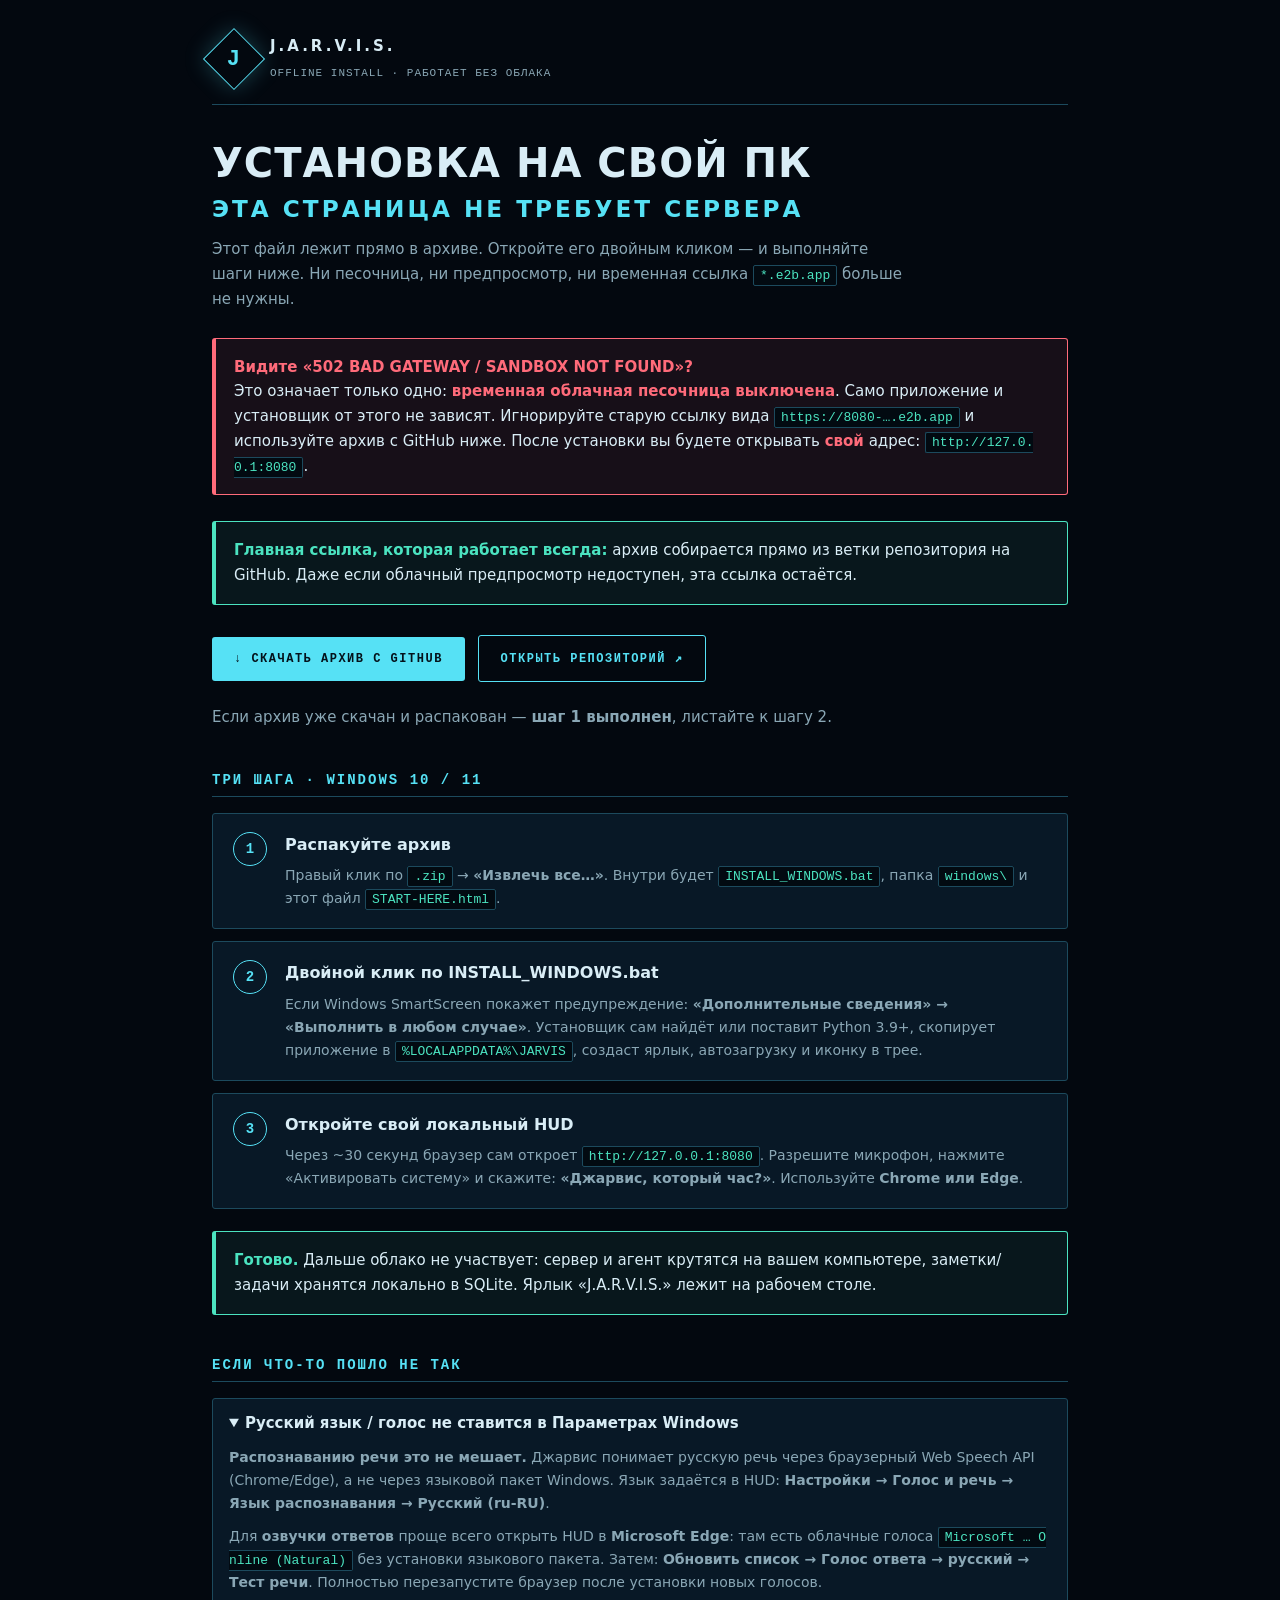
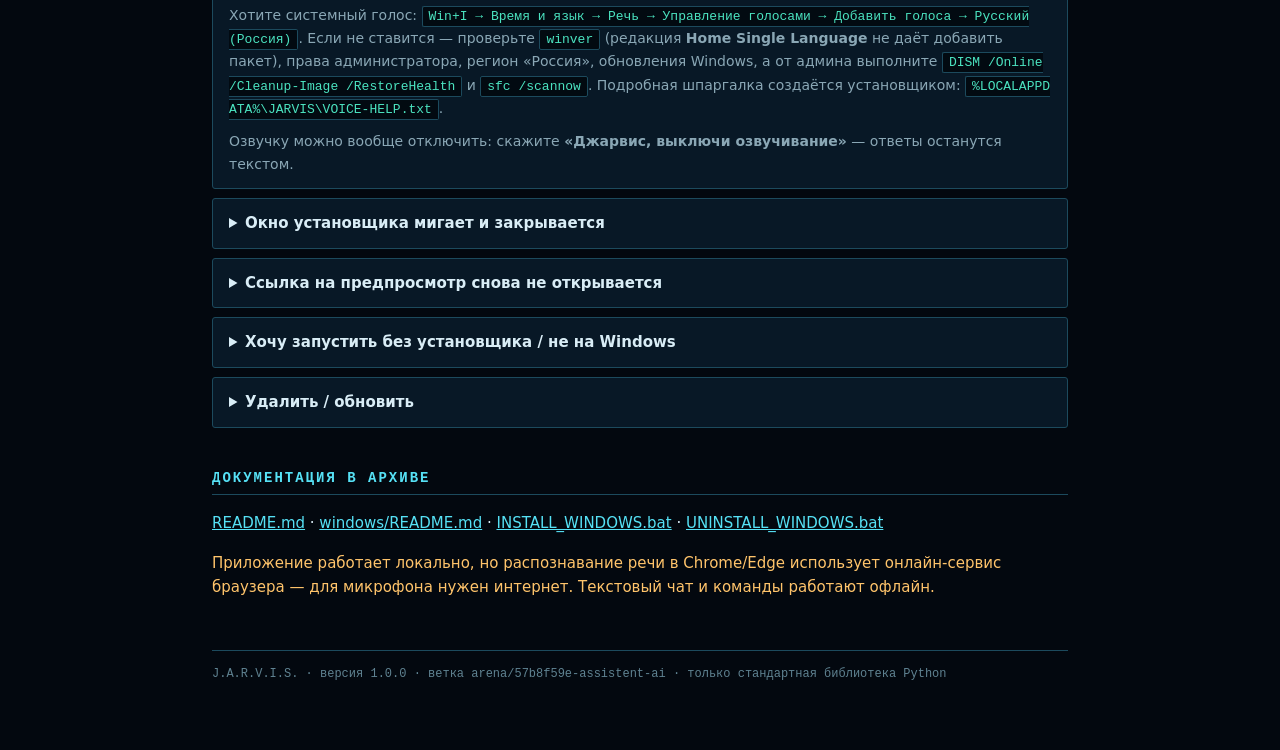
==== START-HERE.html @ e1753baf "Make local install independent of the dead cloud preview - Add START-HERE.html: self-contained offli" ====
<!DOCTYPE html>
<html lang="ru">
<head>
<meta charset="UTF-8" />
<meta name="viewport" content="width=device-width, initial-scale=1" />
<title>J.A.R.V.I.S. — установка на мой ПК (без облака)</title>
<style>
  :root{--bg:#03080f;--panel:#081826;--line:#1c4a5d;--cyan:#56e1f5;--teal:#4be3c0;--amber:#ffc46b;--red:#ff6b7a;--text:#d9edf6;--dim:#8aa7b5}
  *{box-sizing:border-box}
  body{margin:0;background:var(--bg);color:var(--text);font:15px/1.65 "Segoe UI",system-ui,-apple-system,sans-serif}
  .wrap{max-width:900px;margin:0 auto;padding:34px 22px 70px}
  header{border-bottom:1px solid var(--line);padding-bottom:20px;display:flex;align-items:center;gap:14px;flex-wrap:wrap}
  .logo{width:44px;height:44px;display:grid;place-items:center;border:1px solid var(--cyan);color:var(--cyan);font:700 22px monospace;transform:rotate(45deg);box-shadow:0 0 22px rgba(86,225,245,.25)}
  .logo span{transform:rotate(-45deg)}
  h1{font-size:clamp(25px,5vw,40px);line-height:1.2;margin:34px 0 12px;letter-spacing:1px}
  h1 em{color:var(--cyan);font-style:normal;display:block;font-size:.58em;letter-spacing:3px;margin-top:8px}
  .lead{color:var(--dim);max-width:700px}
  .alert{border:1px solid var(--red);border-left:4px solid var(--red);background:rgba(255,107,122,.08);padding:16px 18px;margin:26px 0;border-radius:3px}
  .alert b{color:var(--red)}
  .ok{border:1px solid var(--teal);border-left:4px solid var(--teal);background:rgba(75,227,192,.07);padding:16px 18px;margin:22px 0;border-radius:3px}
  .ok b{color:var(--teal)}
  h2{font:600 14px monospace;letter-spacing:2px;color:var(--cyan);margin:42px 0 16px;border-bottom:1px solid var(--line);padding-bottom:8px}
  .btn{display:inline-block;background:var(--cyan);color:#04121b;text-decoration:none;font:700 12px monospace;letter-spacing:1.5px;padding:15px 22px;border-radius:3px;margin:8px 8px 8px 0}
  .btn.alt{background:transparent;color:var(--cyan);border:1px solid var(--cyan)}
  .btn:hover{filter:brightness(1.15)}
  .step{border:1px solid var(--line);background:var(--panel);padding:18px 20px;margin:12px 0;border-radius:3px;display:flex;gap:18px;align-items:flex-start}
  .n{flex:0 0 34px;height:34px;display:grid;place-items:center;border:1px solid var(--cyan);border-radius:50%;color:var(--cyan);font:700 14px monospace}
  .step h3{margin:0 0 6px;font-size:16px}
  .step p{margin:0;color:var(--dim);font-size:14px}
  code{font:13px Consolas,"Courier New",monospace;color:var(--teal);background:#020a11;border:1px solid var(--line);padding:2px 6px;border-radius:2px;word-break:break-all}
  pre{background:#020a11;border:1px solid var(--line);padding:14px;overflow:auto;border-radius:3px}
  pre code{background:none;border:0;padding:0;color:var(--cyan)}
  details{border:1px solid var(--line);background:var(--panel);padding:12px 16px;margin:9px 0;border-radius:3px}
  summary{cursor:pointer;font-weight:600;color:var(--text)}
  details p{color:var(--dim);font-size:14px;margin:10px 0 0}
  a{color:var(--cyan)}
  footer{margin-top:50px;border-top:1px solid var(--line);padding-top:16px;color:#5f8291;font:12px monospace}
  .note{color:var(--amber)}
</style>
</head>
<body>
<div class="wrap">

<header>
  <div class="logo"><span>J</span></div>
  <div><strong style="letter-spacing:3px">J.A.R.V.I.S.</strong><br><span style="color:var(--dim);font:11px monospace;letter-spacing:1px">OFFLINE INSTALL · РАБОТАЕТ БЕЗ ОБЛАКА</span></div>
</header>

<h1>УСТАНОВКА НА СВОЙ ПК<em>ЭТА СТРАНИЦА НЕ ТРЕБУЕТ СЕРВЕРА</em></h1>
<p class="lead">Этот файл лежит прямо в архиве. Откройте его двойным кликом — и выполняйте шаги ниже. Ни песочница, ни предпросмотр, ни временная ссылка <code>*.e2b.app</code> больше не нужны.</p>

<div class="alert">
  <b>Видите «502 BAD GATEWAY / SANDBOX NOT FOUND»?</b><br>
  Это означает только одно: <b>временная облачная песочница выключена</b>. Само приложение и установщик от этого не зависят. Игнорируйте старую ссылку вида <code>https://8080-….e2b.app</code> и используйте архив с GitHub ниже. После установки вы будете открывать <b>свой</b> адрес: <code>http://127.0.0.1:8080</code>.
</div>

<div class="ok">
  <b>Главная ссылка, которая работает всегда:</b> архив собирается прямо из ветки репозитория на GitHub. Даже если облачный предпросмотр недоступен, эта ссылка остаётся.
</div>

<p>
  <a class="btn" href="https://codeload.github.com/Sevelin123/ASSISTENT-AI/zip/refs/heads/arena/57b8f59e-assistent-ai">↓ СКАЧАТЬ АРХИВ С GITHUB</a>
  <a class="btn alt" href="https://github.com/Sevelin123/ASSISTENT-AI/tree/arena/57b8f59e-assistent-ai">ОТКРЫТЬ РЕПОЗИТОРИЙ ↗</a>
</p>
<p class="lead">Если архив уже скачан и распакован — <b>шаг 1 выполнен</b>, листайте к шагу 2.</p>

<h2>ТРИ ШАГА · WINDOWS 10 / 11</h2>

<div class="step"><div class="n">1</div><div>
  <h3>Распакуйте архив</h3>
  <p>Правый клик по <code>.zip</code> → <b>«Извлечь все…»</b>. Внутри будет <code>INSTALL_WINDOWS.bat</code>, папка <code>windows\</code> и этот файл <code>START-HERE.html</code>.</p>
</div></div>

<div class="step"><div class="n">2</div><div>
  <h3>Двойной клик по INSTALL_WINDOWS.bat</h3>
  <p>Если Windows SmartScreen покажет предупреждение: <b>«Дополнительные сведения» → «Выполнить в любом случае»</b>. Установщик сам найдёт или поставит Python 3.9+, скопирует приложение в <code>%LOCALAPPDATA%\JARVIS</code>, создаст ярлык, автозагрузку и иконку в трее.</p>
</div></div>

<div class="step"><div class="n">3</div><div>
  <h3>Откройте свой локальный HUD</h3>
  <p>Через ~30 секунд браузер сам откроет <code>http://127.0.0.1:8080</code>. Разрешите микрофон, нажмите «Активировать систему» и скажите: <b>«Джарвис, который час?»</b>. Используйте <b>Chrome или Edge</b>.</p>
</div></div>

<div class="ok"><b>Готово.</b> Дальше облако не участвует: сервер и агент крутятся на вашем компьютере, заметки/задачи хранятся локально в SQLite. Ярлык «J.A.R.V.I.S.» лежит на рабочем столе.</div>

<h2>ЕСЛИ ЧТО-ТО ПОШЛО НЕ ТАК</h2>

<details open><summary>Русский язык / голос не ставится в Параметрах Windows</summary>
  <p><b>Распознаванию речи это не мешает.</b> Джарвис понимает русскую речь через браузерный Web Speech API (Chrome/Edge), а не через языковой пакет Windows. Язык задаётся в HUD: <b>Настройки → Голос и речь → Язык распознавания → Русский (ru-RU)</b>.</p>
  <p>Для <b>озвучки ответов</b> проще всего открыть HUD в <b>Microsoft Edge</b>: там есть облачные голоса <code>Microsoft … Online (Natural)</code> без установки языкового пакета. Затем: <b>Обновить список → Голос ответа → русский → Тест речи</b>. Полностью перезапустите браузер после установки новых голосов.</p>
  <p>Хотите системный голос: <code>Win+I → Время и язык → Речь → Управление голосами → Добавить голоса → Русский (Россия)</code>. Если не ставится — проверьте <code>winver</code> (редакция <b>Home Single Language</b> не даёт добавить пакет), права администратора, регион «Россия», обновления Windows, а от админа выполните <code>DISM /Online /Cleanup-Image /RestoreHealth</code> и <code>sfc /scannow</code>. Подробная шпаргалка создаётся установщиком: <code>%LOCALAPPDATA%\JARVIS\VOICE-HELP.txt</code>.</p>
  <p>Озвучку можно вообще отключить: скажите <b>«Джарвис, выключи озвучивание»</b> — ответы останутся текстом.</p>
</details>

<details><summary>Окно установщика мигает и закрывается</summary>
  <p>Запустите BAT из <code>cmd</code>, чтобы увидеть ошибку. Логи: <code>%LOCALAPPDATA%\JARVIS\install.log</code>, <code>%LOCALAPPDATA%\JARVIS\logs\server.log</code> и <code>logs\agent.log</code>.</p>
</details>

<details><summary>Ссылка на предпросмотр снова не открывается</summary>
  <p>Это нормально: <code>https://8080-….e2b.app</code> — лишь временная демонстрация. Для постоянной работы используйте <code>http://127.0.0.1:8080</code> после установки или ярлык на рабочем столе. Скачивать что-либо заново из песочницы не нужно.</p>
</details>

<details><summary>Хочу запустить без установщика / не на Windows</summary>
  <p>Linux, macOS или ручной запуск на Windows:</p>
  <pre><code>git clone -b arena/57b8f59e-assistent-ai https://github.com/Sevelin123/ASSISTENT-AI.git
cd ASSISTENT-AI
python3 jarvis.py</code></pre>
  <p>Затем <code>http://localhost:8080</code>. Для реальных действий с ПК во втором терминале: <code>python3 jarvis_agent.py --server http://localhost:8080</code>.</p>
</details>

<details><summary>Удалить / обновить</summary>
  <p><code>UNINSTALL_WINDOWS.bat</code> удалит приложение, но сохранит настройки и базу. <code>UNINSTALL_WINDOWS.bat -Purge</code> удалит всё. Повторный запуск <code>INSTALL_WINDOWS.bat</code> обновляет файлы, сохраняя <code>jarvis.config.json</code> и SQLite.</p>
  <p>Параметры: <code>-Port 9000</code>, <code>-Lan</code>, <code>-NoAutostart</code>, <code>-NoTray</code>, <code>-NoLaunch</code>.</p>
</details>

<h2>ДОКУМЕНТАЦИЯ В АРХИВЕ</h2>
<p><a href="README.md">README.md</a> · <a href="windows/README.md">windows/README.md</a> · <a href="INSTALL_WINDOWS.bat">INSTALL_WINDOWS.bat</a> · <a href="UNINSTALL_WINDOWS.bat">UNINSTALL_WINDOWS.bat</a></p>
<p class="note">Приложение работает локально, но распознавание речи в Chrome/Edge использует онлайн-сервис браузера — для микрофона нужен интернет. Текстовый чат и команды работают офлайн.</p>

<footer>J.A.R.V.I.S. · версия 1.0.0 · ветка arena/57b8f59e-assistent-ai · только стандартная библиотека Python</footer>

</div>
</body>
</html>
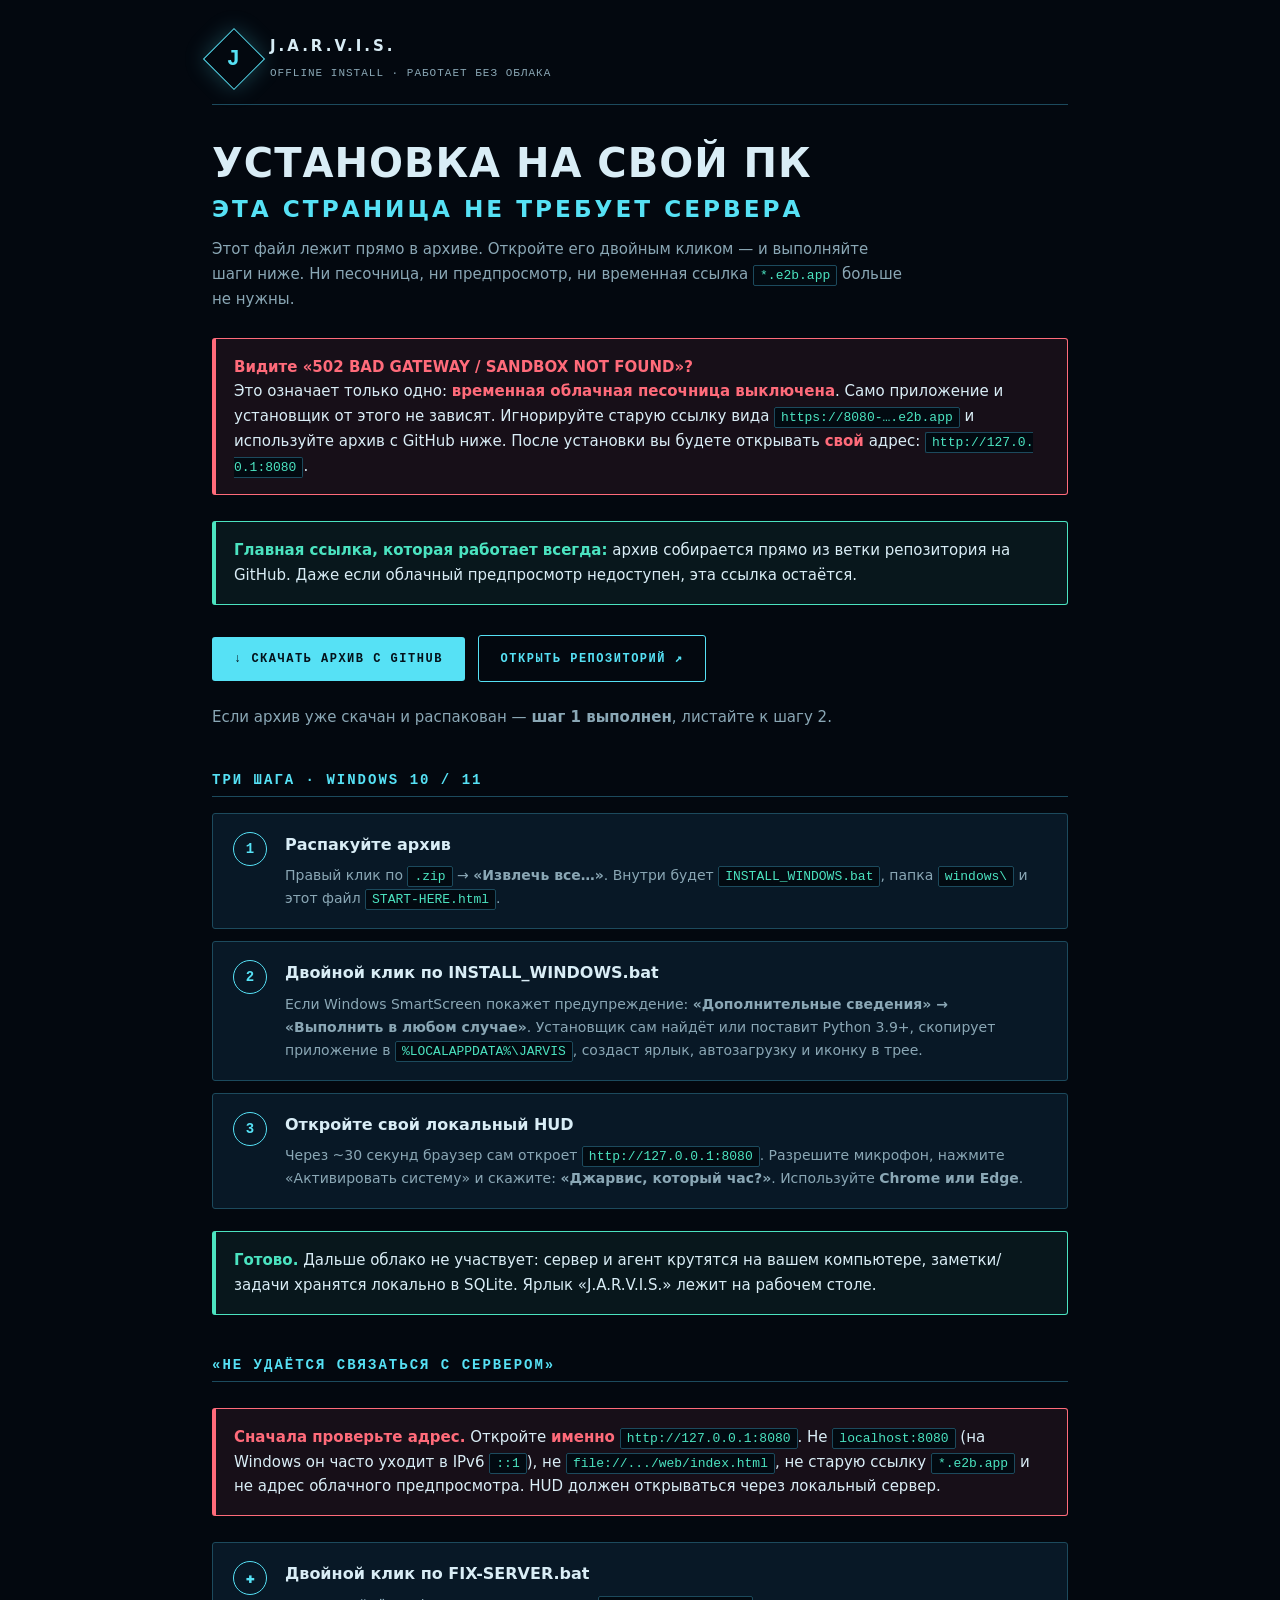
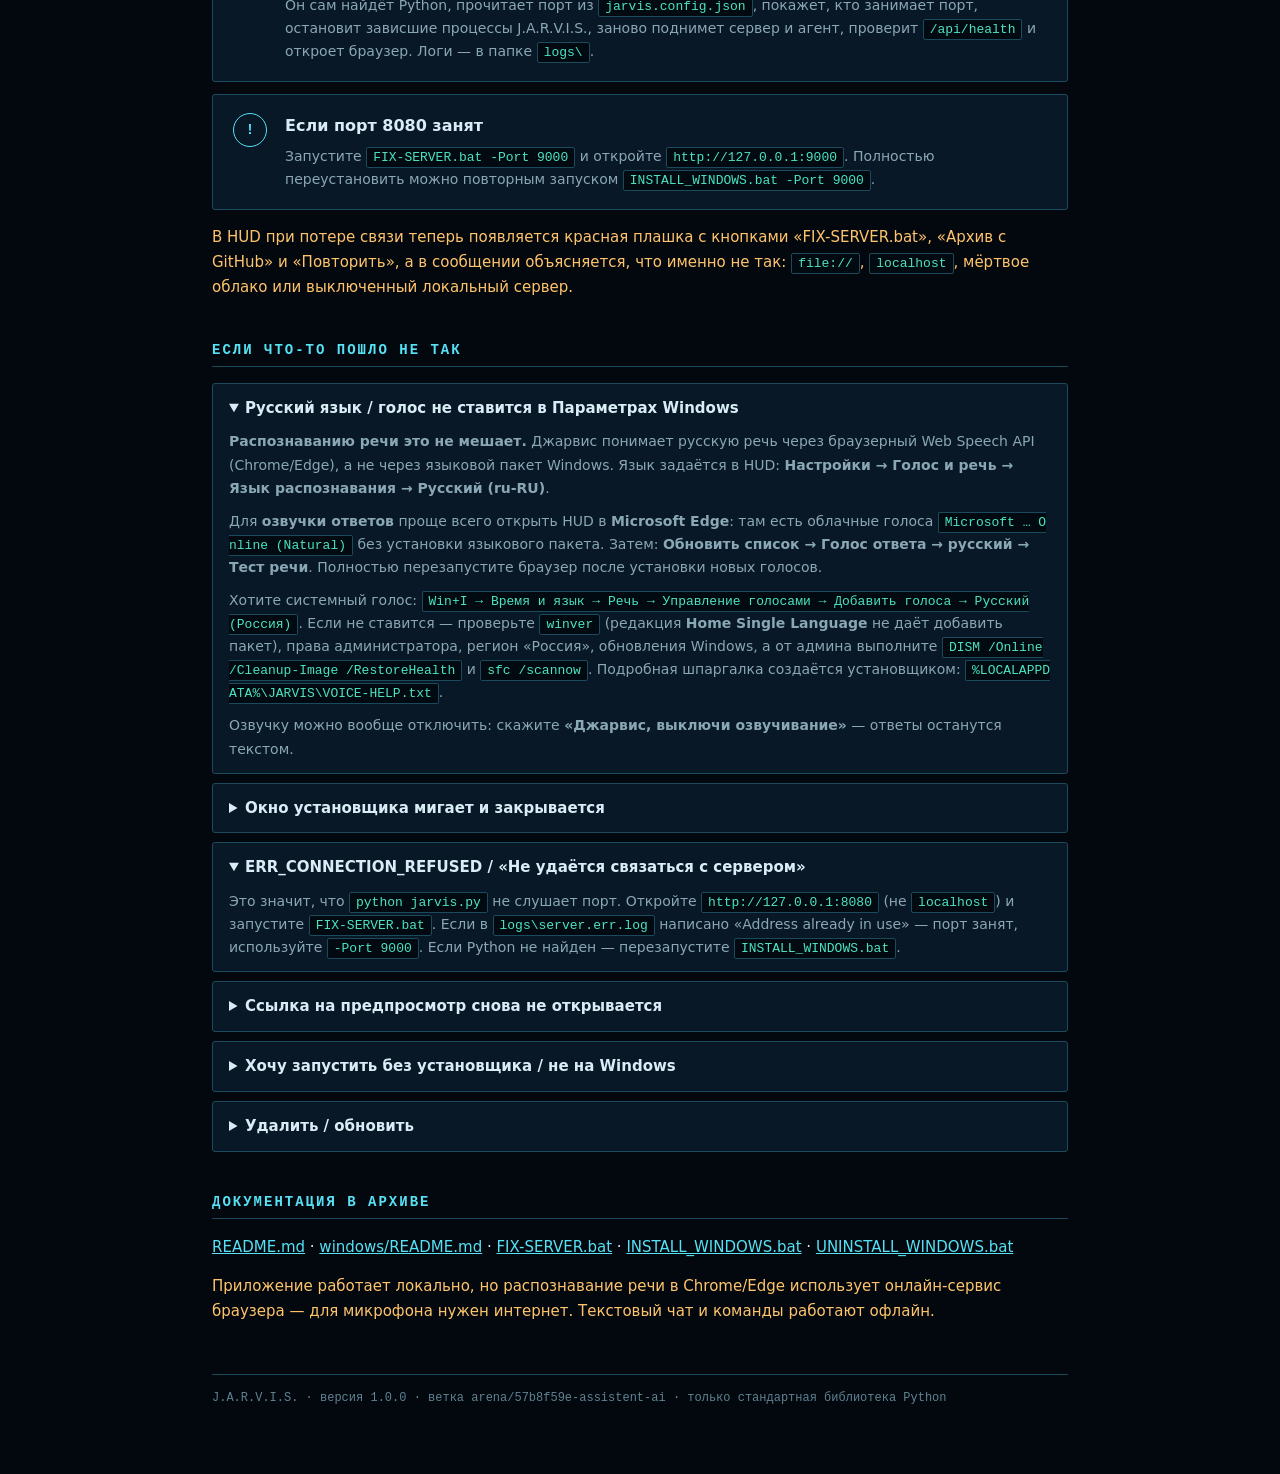
==== commit 4c5d7dc6: "Fix 'cannot connect to server': ipv4 URL, diagnostics and one-click repair - serve() no longer sugge" ====
--- a/START-HERE.html
+++ b/START-HERE.html
@@ -83,6 +83,22 @@
 
 <div class="ok"><b>Готово.</b> Дальше облако не участвует: сервер и агент крутятся на вашем компьютере, заметки/задачи хранятся локально в SQLite. Ярлык «J.A.R.V.I.S.» лежит на рабочем столе.</div>
 
+<h2>«НЕ УДАЁТСЯ СВЯЗАТЬСЯ С СЕРВЕРОМ»</h2>
+<div class="alert">
+  <b>Сначала проверьте адрес.</b> Откройте <b>именно</b> <code>http://127.0.0.1:8080</code>.
+  Не <code>localhost:8080</code> (на Windows он часто уходит в IPv6 <code>::1</code>), не <code>file://.../web/index.html</code>,
+  не старую ссылку <code>*.e2b.app</code> и не адрес облачного предпросмотра. HUD должен открываться через локальный сервер.
+</div>
+<div class="step"><div class="n">✚</div><div>
+  <h3>Двойной клик по FIX-SERVER.bat</h3>
+  <p>Он сам найдёт Python, прочитает порт из <code>jarvis.config.json</code>, покажет, кто занимает порт, остановит зависшие процессы J.A.R.V.I.S., заново поднимет сервер и агент, проверит <code>/api/health</code> и откроет браузер. Логи — в папке <code>logs\</code>.</p>
+</div></div>
+<div class="step"><div class="n">!</div><div>
+  <h3>Если порт 8080 занят</h3>
+  <p>Запустите <code>FIX-SERVER.bat -Port 9000</code> и откройте <code>http://127.0.0.1:9000</code>. Полностью переустановить можно повторным запуском <code>INSTALL_WINDOWS.bat -Port 9000</code>.</p>
+</div></div>
+<p class="note">В HUD при потере связи теперь появляется красная плашка с кнопками «FIX-SERVER.bat», «Архив с GitHub» и «Повторить», а в сообщении объясняется, что именно не так: <code>file://</code>, <code>localhost</code>, мёртвое облако или выключенный локальный сервер.</p>
+
 <h2>ЕСЛИ ЧТО-ТО ПОШЛО НЕ ТАК</h2>
 
 <details open><summary>Русский язык / голос не ставится в Параметрах Windows</summary>
@@ -94,6 +110,10 @@
 
 <details><summary>Окно установщика мигает и закрывается</summary>
   <p>Запустите BAT из <code>cmd</code>, чтобы увидеть ошибку. Логи: <code>%LOCALAPPDATA%\JARVIS\install.log</code>, <code>%LOCALAPPDATA%\JARVIS\logs\server.log</code> и <code>logs\agent.log</code>.</p>
+</details>
+
+<details open><summary>ERR_CONNECTION_REFUSED / «Не удаётся связаться с сервером»</summary>
+  <p>Это значит, что <code>python jarvis.py</code> не слушает порт. Откройте <code>http://127.0.0.1:8080</code> (не <code>localhost</code>) и запустите <code>FIX-SERVER.bat</code>. Если в <code>logs\server.err.log</code> написано «Address already in use» — порт занят, используйте <code>-Port 9000</code>. Если Python не найден — перезапустите <code>INSTALL_WINDOWS.bat</code>.</p>
 </details>
 
 <details><summary>Ссылка на предпросмотр снова не открывается</summary>
@@ -114,7 +134,7 @@
 </details>
 
 <h2>ДОКУМЕНТАЦИЯ В АРХИВЕ</h2>
-<p><a href="README.md">README.md</a> · <a href="windows/README.md">windows/README.md</a> · <a href="INSTALL_WINDOWS.bat">INSTALL_WINDOWS.bat</a> · <a href="UNINSTALL_WINDOWS.bat">UNINSTALL_WINDOWS.bat</a></p>
+<p><a href="README.md">README.md</a> · <a href="windows/README.md">windows/README.md</a> · <a href="FIX-SERVER.bat">FIX-SERVER.bat</a> · <a href="INSTALL_WINDOWS.bat">INSTALL_WINDOWS.bat</a> · <a href="UNINSTALL_WINDOWS.bat">UNINSTALL_WINDOWS.bat</a></p>
 <p class="note">Приложение работает локально, но распознавание речи в Chrome/Edge использует онлайн-сервис браузера — для микрофона нужен интернет. Текстовый чат и команды работают офлайн.</p>
 
 <footer>J.A.R.V.I.S. · версия 1.0.0 · ветка arena/57b8f59e-assistent-ai · только стандартная библиотека Python</footer>
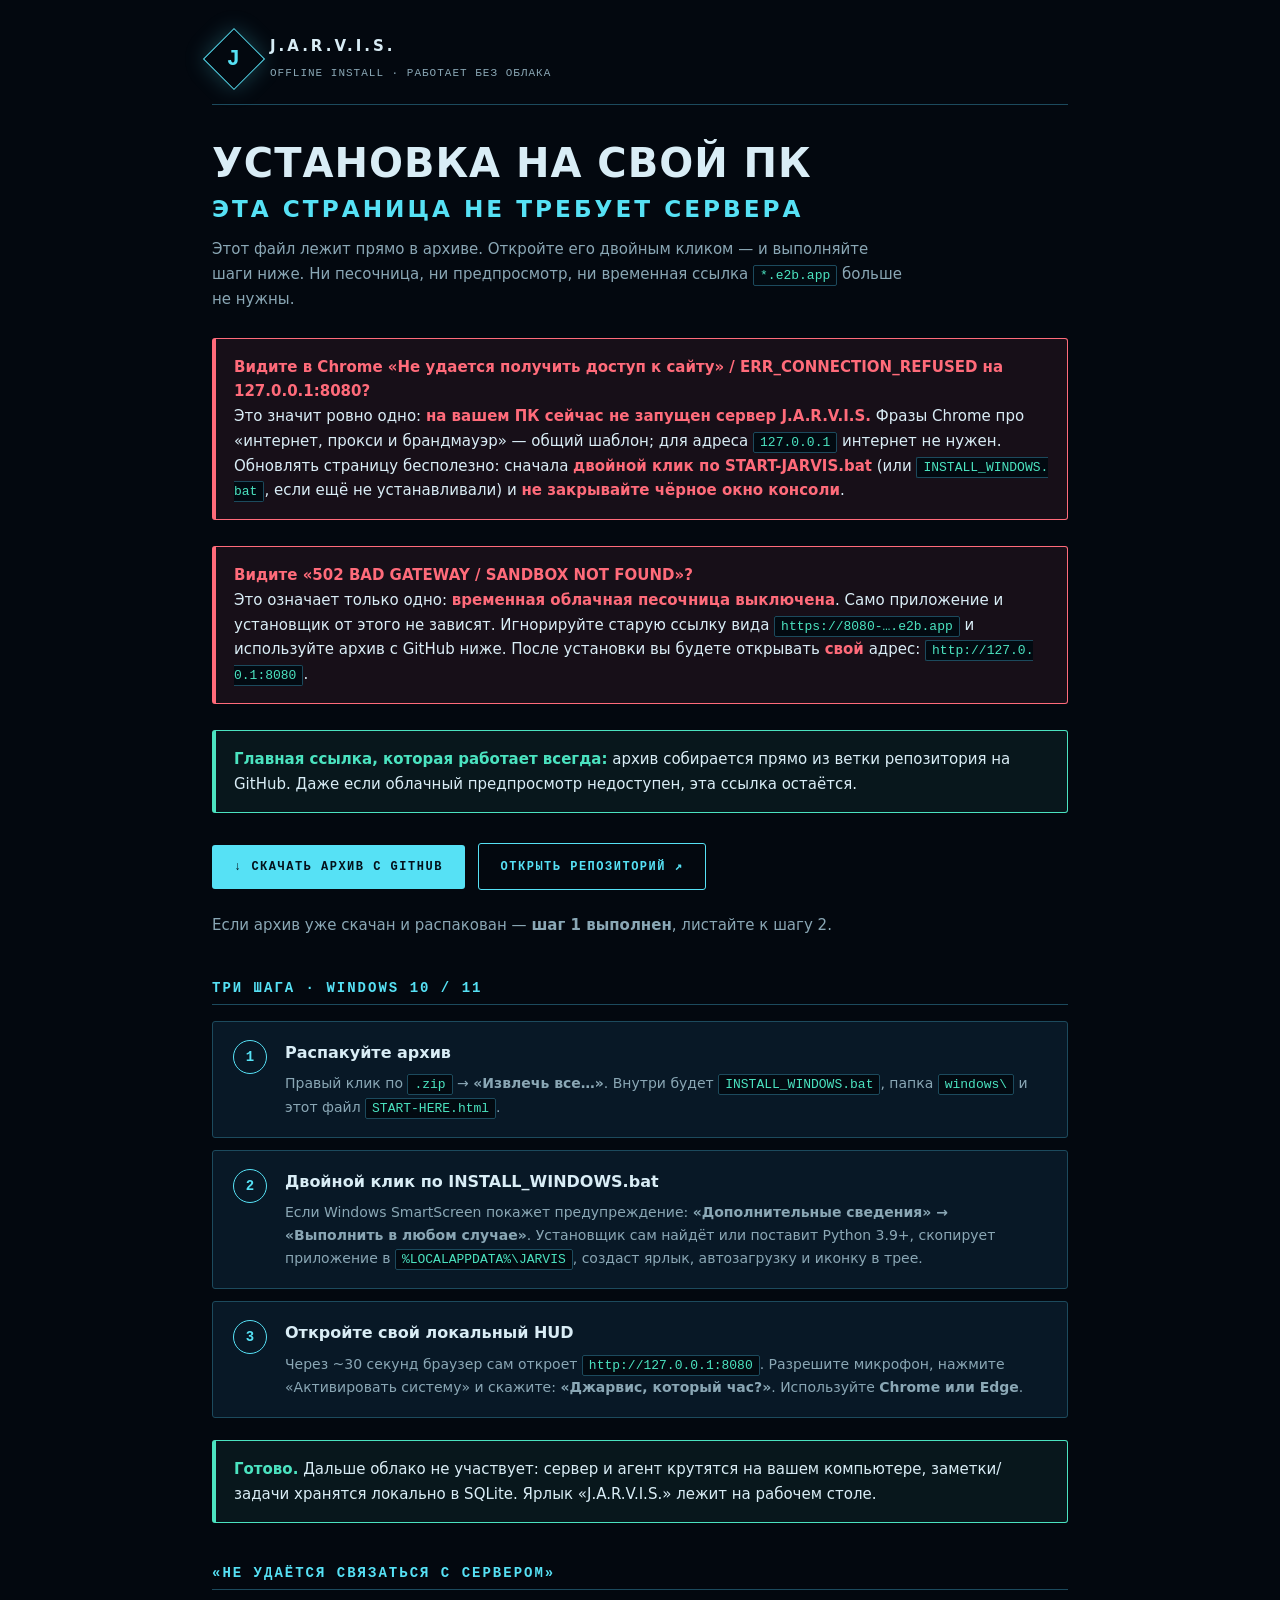
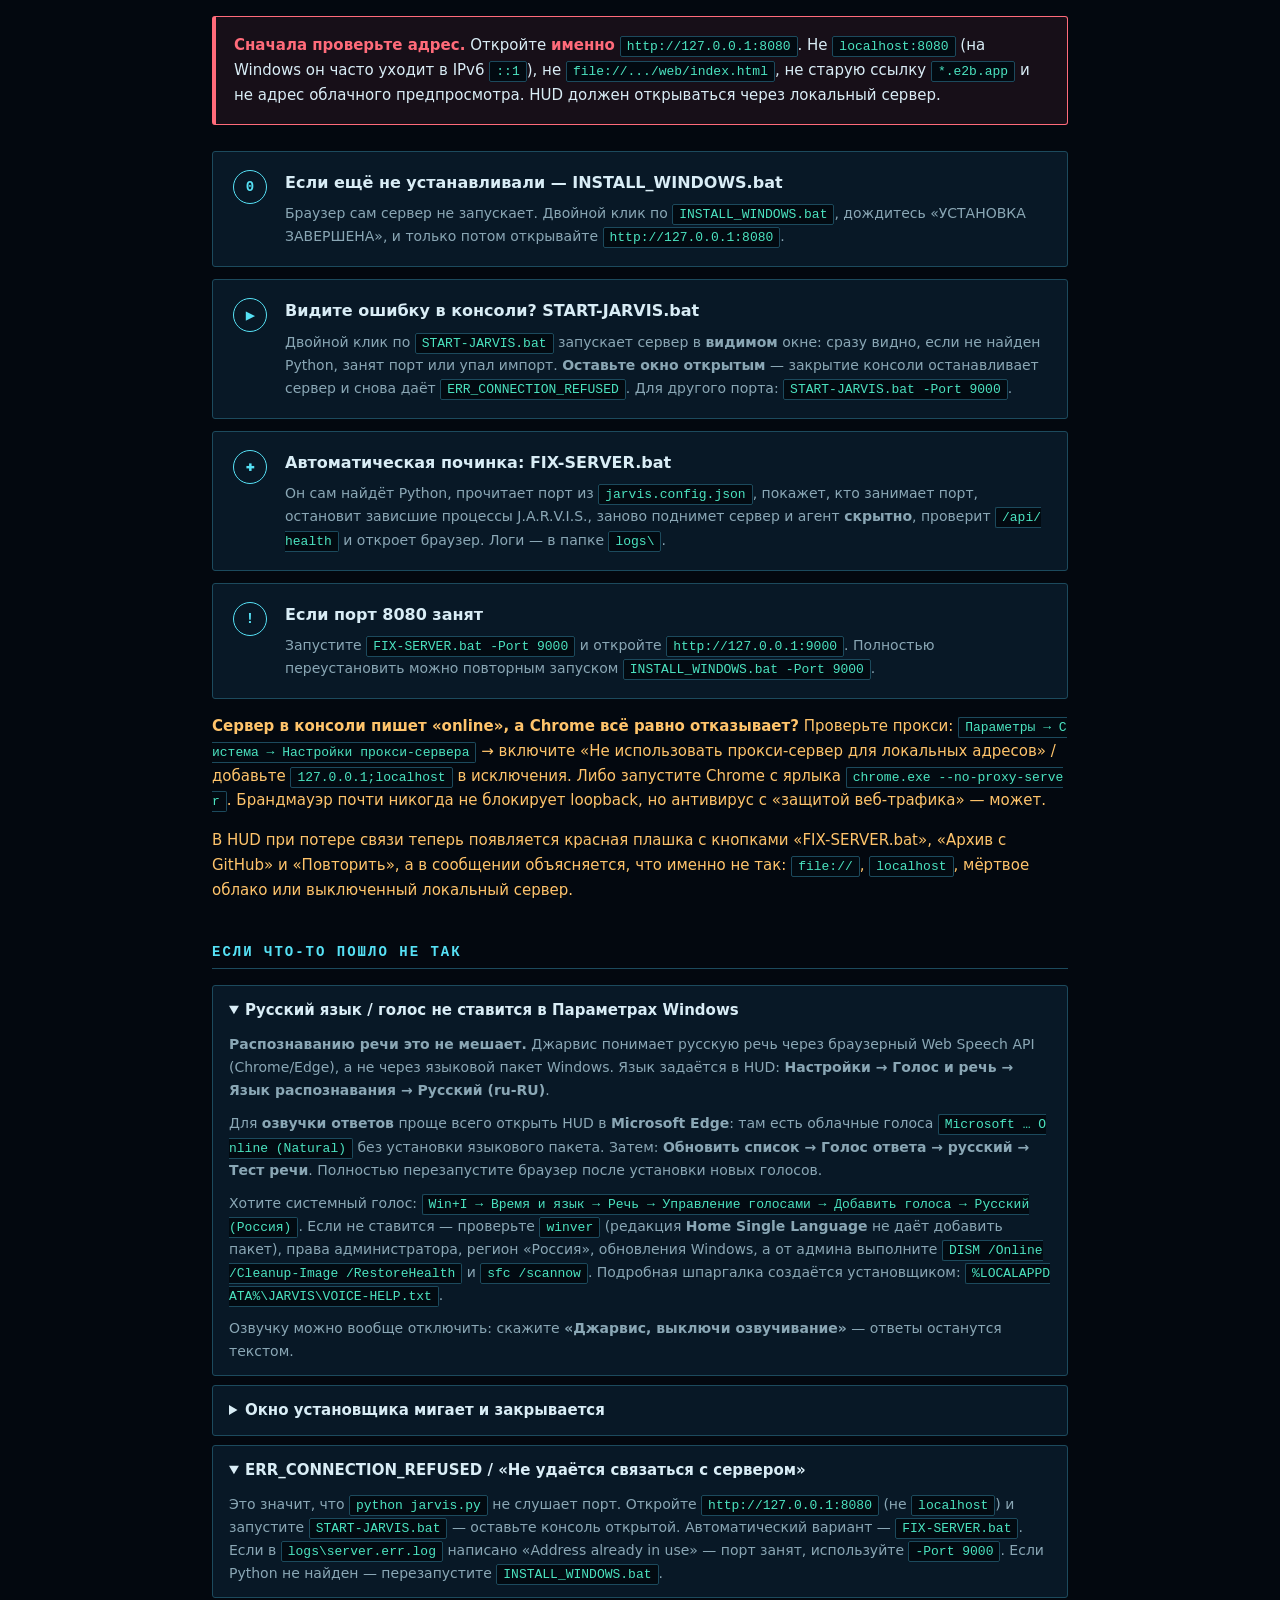
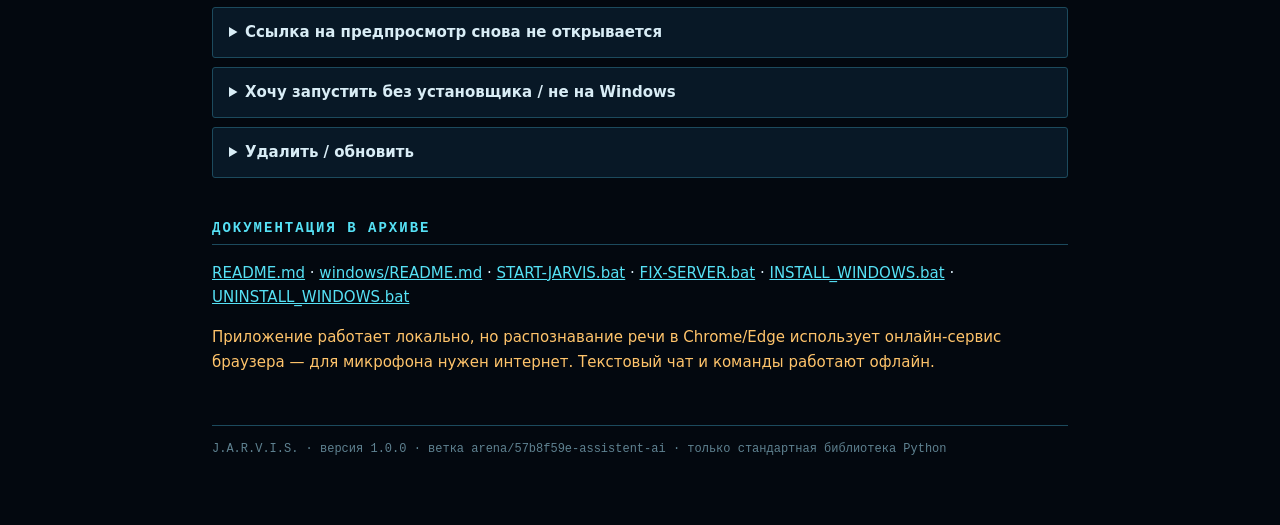
==== commit f1b76eef: "ERR_CONNECTION_REFUSED: add visible START-JARVIS.bat launcher and proxy guidance - START-JARVIS.bat " ====
--- a/START-HERE.html
+++ b/START-HERE.html
@@ -50,6 +50,11 @@
 <p class="lead">Этот файл лежит прямо в архиве. Откройте его двойным кликом — и выполняйте шаги ниже. Ни песочница, ни предпросмотр, ни временная ссылка <code>*.e2b.app</code> больше не нужны.</p>
 
 <div class="alert">
+  <b>Видите в Chrome «Не удается получить доступ к сайту» / ERR_CONNECTION_REFUSED на 127.0.0.1:8080?</b><br>
+  Это значит ровно одно: <b>на вашем ПК сейчас не запущен сервер J.A.R.V.I.S.</b> Фразы Chrome про «интернет, прокси и брандмауэр» — общий шаблон; для адреса <code>127.0.0.1</code> интернет не нужен. Обновлять страницу бесполезно: сначала <b>двойной клик по START-JARVIS.bat</b> (или <code>INSTALL_WINDOWS.bat</code>, если ещё не устанавливали) и <b>не закрывайте чёрное окно консоли</b>.
+</div>
+
+<div class="alert">
   <b>Видите «502 BAD GATEWAY / SANDBOX NOT FOUND»?</b><br>
   Это означает только одно: <b>временная облачная песочница выключена</b>. Само приложение и установщик от этого не зависят. Игнорируйте старую ссылку вида <code>https://8080-….e2b.app</code> и используйте архив с GitHub ниже. После установки вы будете открывать <b>свой</b> адрес: <code>http://127.0.0.1:8080</code>.
 </div>
@@ -89,14 +94,23 @@
   Не <code>localhost:8080</code> (на Windows он часто уходит в IPv6 <code>::1</code>), не <code>file://.../web/index.html</code>,
   не старую ссылку <code>*.e2b.app</code> и не адрес облачного предпросмотра. HUD должен открываться через локальный сервер.
 </div>
+<div class="step"><div class="n">0</div><div>
+  <h3>Если ещё не устанавливали — INSTALL_WINDOWS.bat</h3>
+  <p>Браузер сам сервер не запускает. Двойной клик по <code>INSTALL_WINDOWS.bat</code>, дождитесь «УСТАНОВКА ЗАВЕРШЕНА», и только потом открывайте <code>http://127.0.0.1:8080</code>.</p>
+</div></div>
+<div class="step"><div class="n">▶</div><div>
+  <h3>Видите ошибку в консоли? START-JARVIS.bat</h3>
+  <p>Двойной клик по <code>START-JARVIS.bat</code> запускает сервер в <b>видимом</b> окне: сразу видно, если не найден Python, занят порт или упал импорт. <b>Оставьте окно открытым</b> — закрытие консоли останавливает сервер и снова даёт <code>ERR_CONNECTION_REFUSED</code>. Для другого порта: <code>START-JARVIS.bat -Port 9000</code>.</p>
+</div></div>
 <div class="step"><div class="n">✚</div><div>
-  <h3>Двойной клик по FIX-SERVER.bat</h3>
-  <p>Он сам найдёт Python, прочитает порт из <code>jarvis.config.json</code>, покажет, кто занимает порт, остановит зависшие процессы J.A.R.V.I.S., заново поднимет сервер и агент, проверит <code>/api/health</code> и откроет браузер. Логи — в папке <code>logs\</code>.</p>
+  <h3>Автоматическая починка: FIX-SERVER.bat</h3>
+  <p>Он сам найдёт Python, прочитает порт из <code>jarvis.config.json</code>, покажет, кто занимает порт, остановит зависшие процессы J.A.R.V.I.S., заново поднимет сервер и агент <b>скрытно</b>, проверит <code>/api/health</code> и откроет браузер. Логи — в папке <code>logs\</code>.</p>
 </div></div>
 <div class="step"><div class="n">!</div><div>
   <h3>Если порт 8080 занят</h3>
   <p>Запустите <code>FIX-SERVER.bat -Port 9000</code> и откройте <code>http://127.0.0.1:9000</code>. Полностью переустановить можно повторным запуском <code>INSTALL_WINDOWS.bat -Port 9000</code>.</p>
 </div></div>
+<p class="note"><b>Сервер в консоли пишет «online», а Chrome всё равно отказывает?</b> Проверьте прокси: <code>Параметры → Система → Настройки прокси-сервера</code> → включите «Не использовать прокси-сервер для локальных адресов» / добавьте <code>127.0.0.1;localhost</code> в исключения. Либо запустите Chrome с ярлыка <code>chrome.exe --no-proxy-server</code>. Брандмауэр почти никогда не блокирует loopback, но антивирус с «защитой веб-трафика» — может.</p>
 <p class="note">В HUD при потере связи теперь появляется красная плашка с кнопками «FIX-SERVER.bat», «Архив с GitHub» и «Повторить», а в сообщении объясняется, что именно не так: <code>file://</code>, <code>localhost</code>, мёртвое облако или выключенный локальный сервер.</p>
 
 <h2>ЕСЛИ ЧТО-ТО ПОШЛО НЕ ТАК</h2>
@@ -113,7 +127,7 @@
 </details>
 
 <details open><summary>ERR_CONNECTION_REFUSED / «Не удаётся связаться с сервером»</summary>
-  <p>Это значит, что <code>python jarvis.py</code> не слушает порт. Откройте <code>http://127.0.0.1:8080</code> (не <code>localhost</code>) и запустите <code>FIX-SERVER.bat</code>. Если в <code>logs\server.err.log</code> написано «Address already in use» — порт занят, используйте <code>-Port 9000</code>. Если Python не найден — перезапустите <code>INSTALL_WINDOWS.bat</code>.</p>
+  <p>Это значит, что <code>python jarvis.py</code> не слушает порт. Откройте <code>http://127.0.0.1:8080</code> (не <code>localhost</code>) и запустите <code>START-JARVIS.bat</code> — оставьте консоль открытой. Автоматический вариант — <code>FIX-SERVER.bat</code>. Если в <code>logs\server.err.log</code> написано «Address already in use» — порт занят, используйте <code>-Port 9000</code>. Если Python не найден — перезапустите <code>INSTALL_WINDOWS.bat</code>.</p>
 </details>
 
 <details><summary>Ссылка на предпросмотр снова не открывается</summary>
@@ -134,7 +148,7 @@
 </details>
 
 <h2>ДОКУМЕНТАЦИЯ В АРХИВЕ</h2>
-<p><a href="README.md">README.md</a> · <a href="windows/README.md">windows/README.md</a> · <a href="FIX-SERVER.bat">FIX-SERVER.bat</a> · <a href="INSTALL_WINDOWS.bat">INSTALL_WINDOWS.bat</a> · <a href="UNINSTALL_WINDOWS.bat">UNINSTALL_WINDOWS.bat</a></p>
+<p><a href="README.md">README.md</a> · <a href="windows/README.md">windows/README.md</a> · <a href="START-JARVIS.bat">START-JARVIS.bat</a> · <a href="FIX-SERVER.bat">FIX-SERVER.bat</a> · <a href="INSTALL_WINDOWS.bat">INSTALL_WINDOWS.bat</a> · <a href="UNINSTALL_WINDOWS.bat">UNINSTALL_WINDOWS.bat</a></p>
 <p class="note">Приложение работает локально, но распознавание речи в Chrome/Edge использует онлайн-сервис браузера — для микрофона нужен интернет. Текстовый чат и команды работают офлайн.</p>
 
 <footer>J.A.R.V.I.S. · версия 1.0.0 · ветка arena/57b8f59e-assistent-ai · только стандартная библиотека Python</footer>
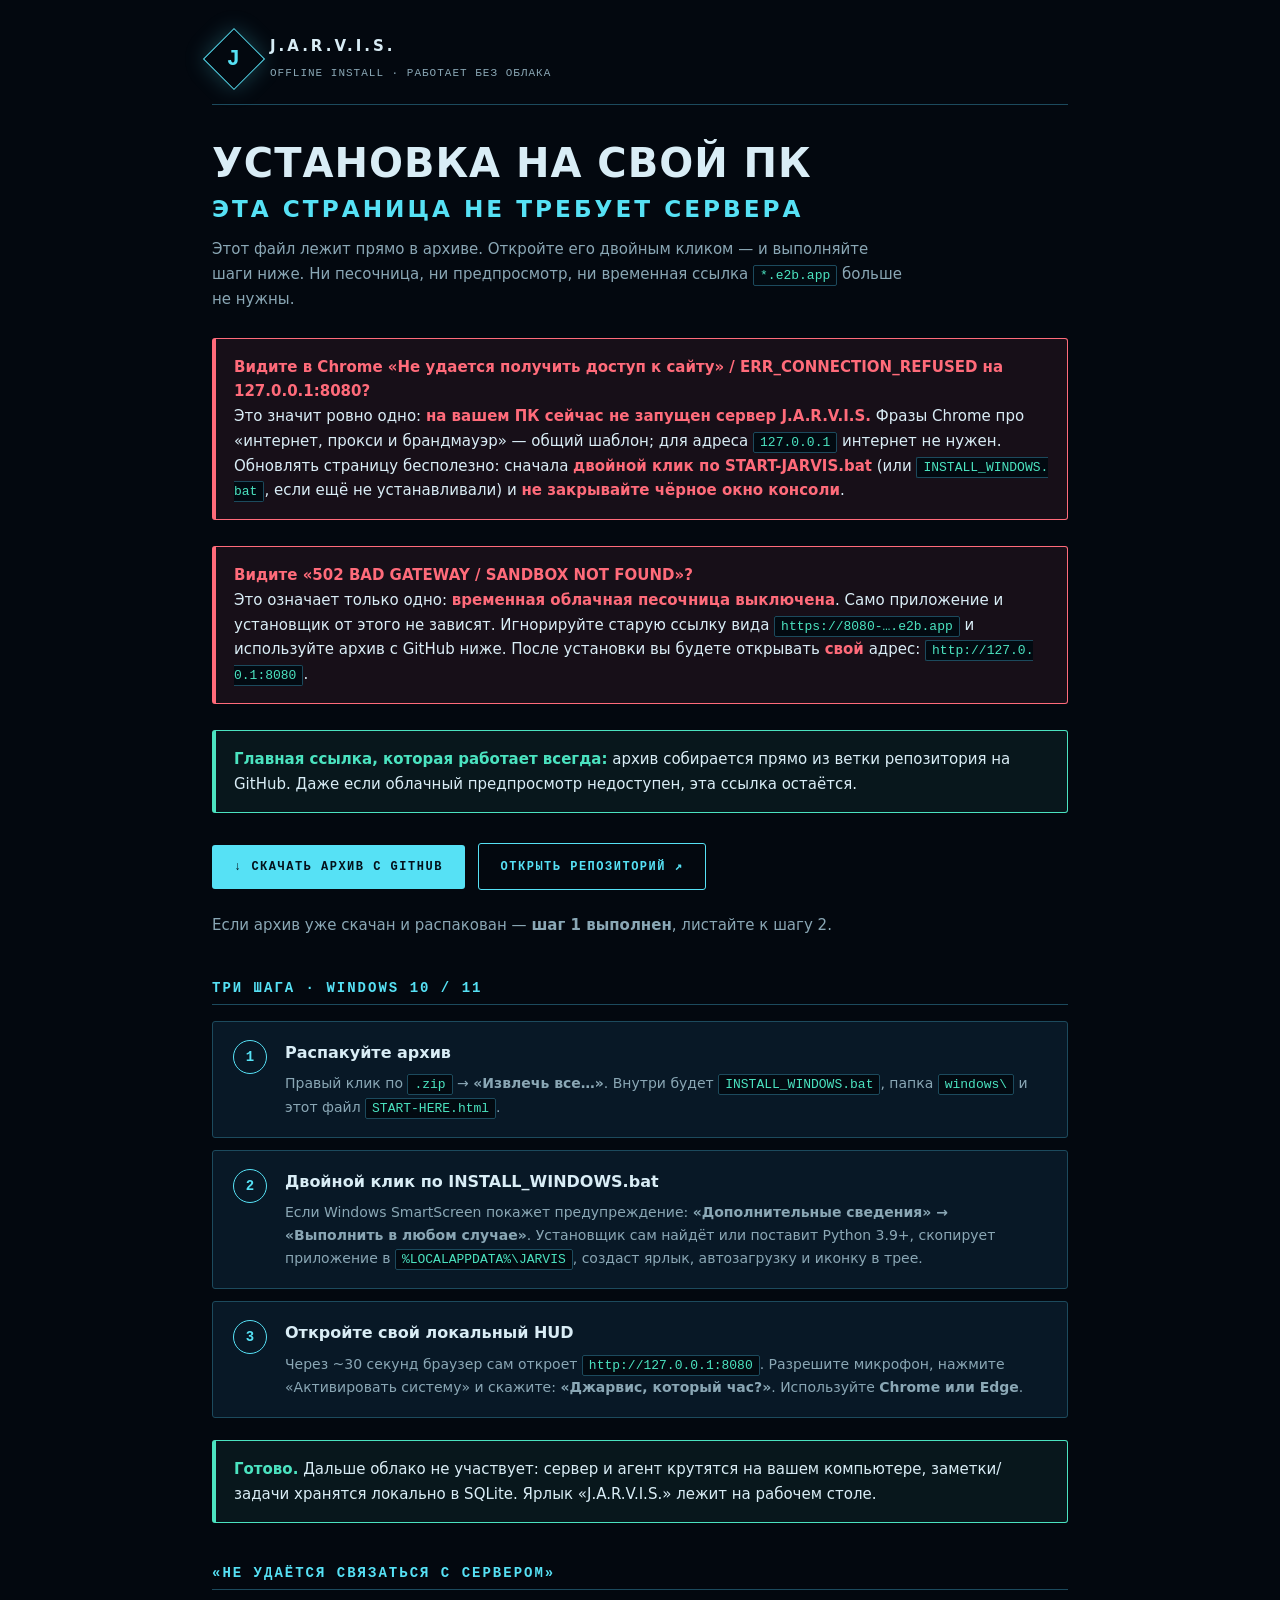
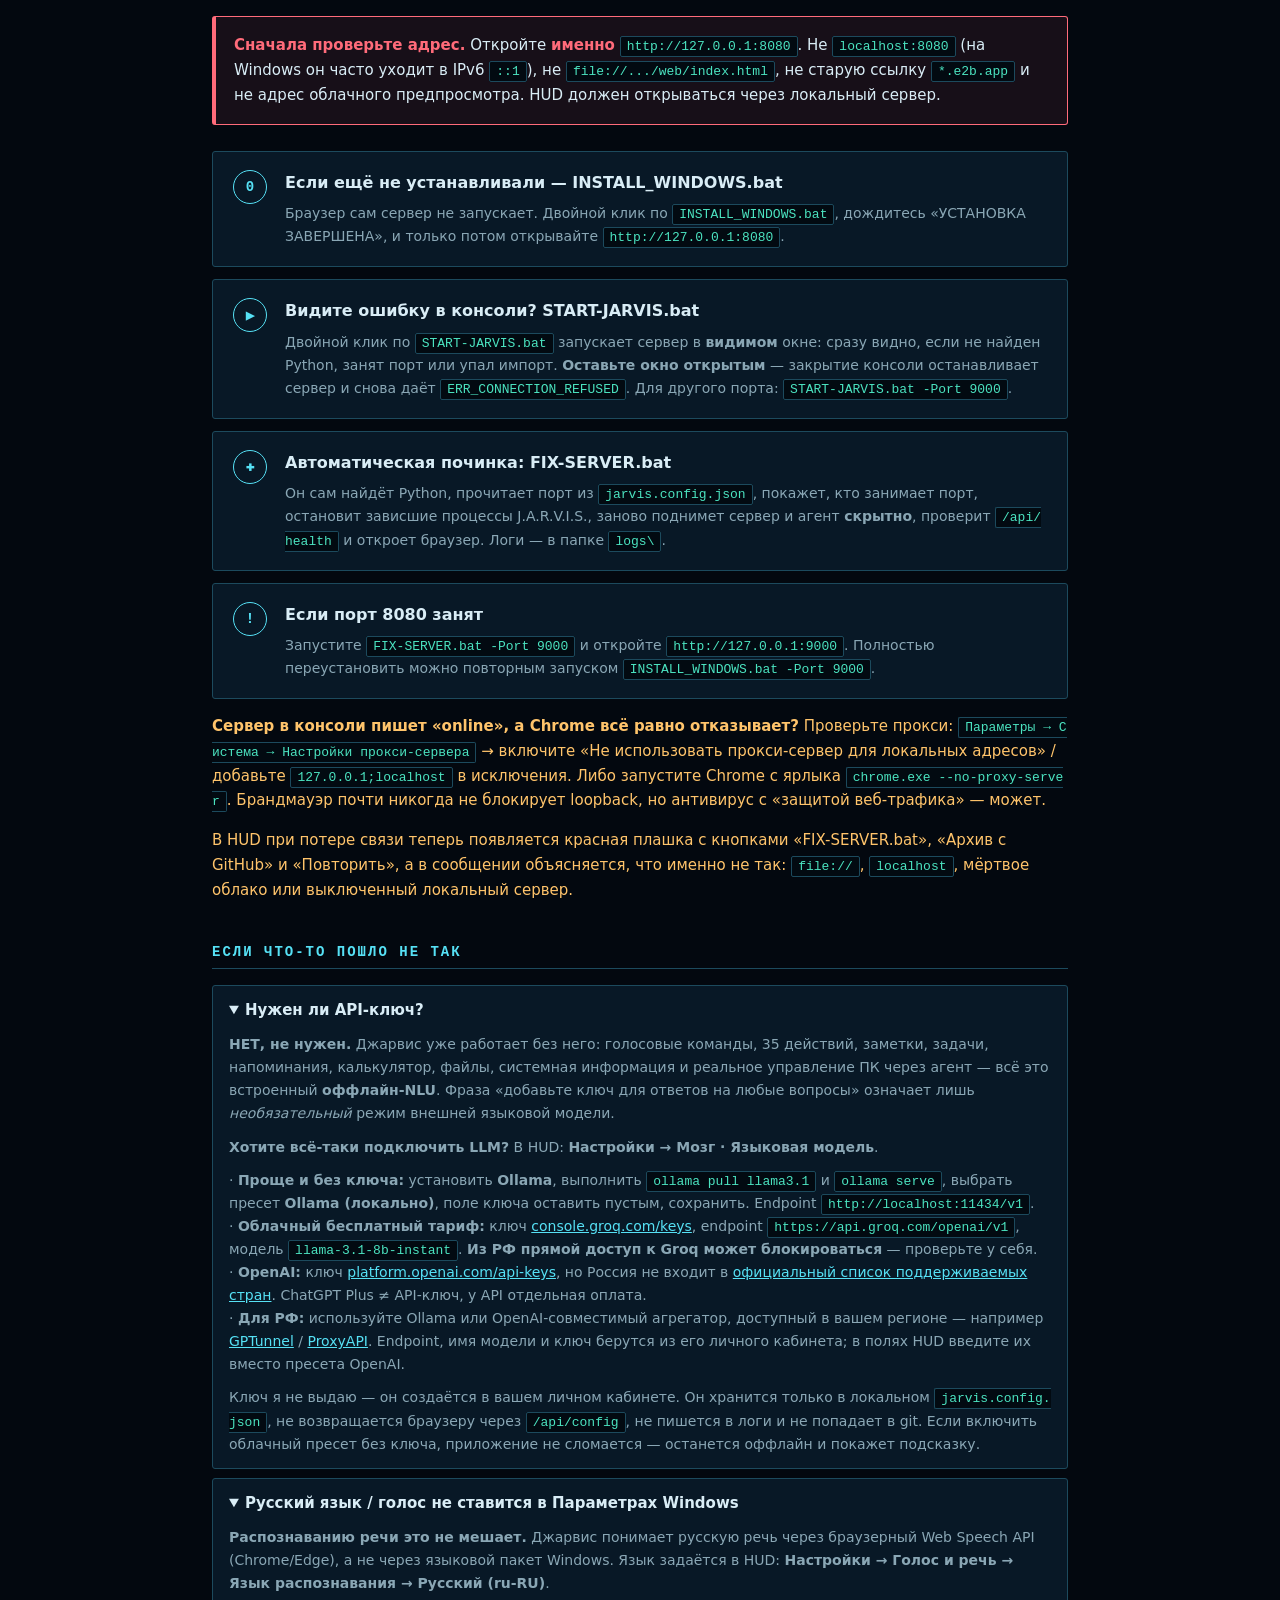
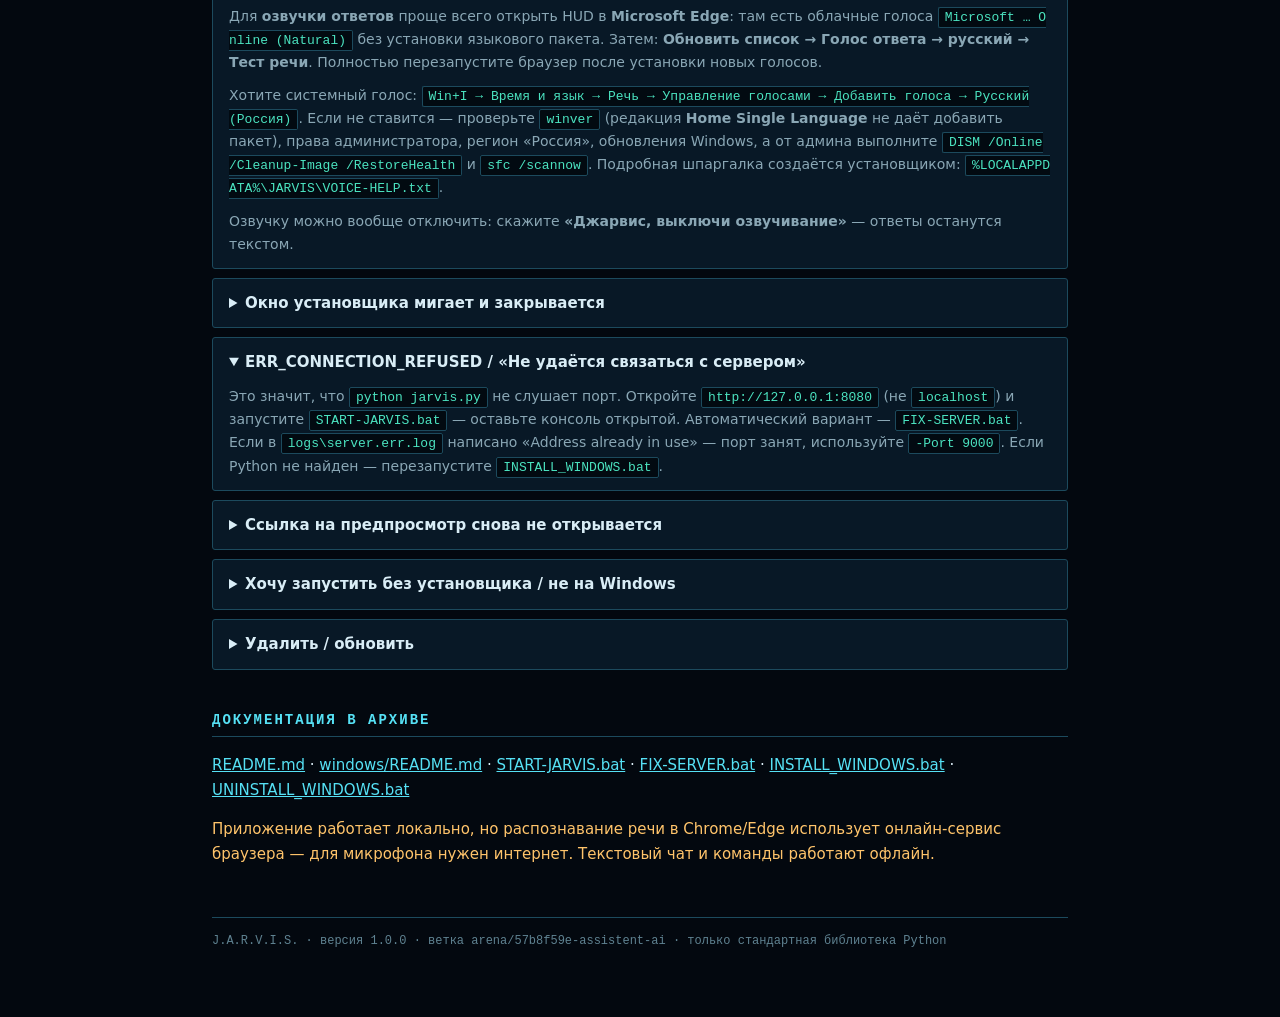
==== commit 69ddb801: "Clarify that an API key is optional and document RU LLM options Co-authored-by: arena-agent <2970537" ====
--- a/START-HERE.html
+++ b/START-HERE.html
@@ -115,6 +115,16 @@
 
 <h2>ЕСЛИ ЧТО-ТО ПОШЛО НЕ ТАК</h2>
 
+<details open><summary>Нужен ли API-ключ?</summary>
+  <p><b>НЕТ, не нужен.</b> Джарвис уже работает без него: голосовые команды, 35 действий, заметки, задачи, напоминания, калькулятор, файлы, системная информация и реальное управление ПК через агент — всё это встроенный <b>оффлайн-NLU</b>. Фраза «добавьте ключ для ответов на любые вопросы» означает лишь <i>необязательный</i> режим внешней языковой модели.</p>
+  <p><b>Хотите всё-таки подключить LLM?</b> В HUD: <b>Настройки → Мозг · Языковая модель</b>.</p>
+  <p>· <b>Проще и без ключа:</b> установить <b>Ollama</b>, выполнить <code>ollama pull llama3.1</code> и <code>ollama serve</code>, выбрать пресет <b>Ollama (локально)</b>, поле ключа оставить пустым, сохранить. Endpoint <code>http://localhost:11434/v1</code>.<br>
+  · <b>Облачный бесплатный тариф:</b> ключ <a href="https://console.groq.com/keys">console.groq.com/keys</a>, endpoint <code>https://api.groq.com/openai/v1</code>, модель <code>llama-3.1-8b-instant</code>. <b>Из РФ прямой доступ к Groq может блокироваться</b> — проверьте у себя.<br>
+  · <b>OpenAI:</b> ключ <a href="https://platform.openai.com/api-keys">platform.openai.com/api-keys</a>, но Россия не входит в <a href="https://help.openai.com/en/articles/7947663-chatgpt-supported-countries">официальный список поддерживаемых стран</a>. ChatGPT Plus ≠ API-ключ, у API отдельная оплата.<br>
+  · <b>Для РФ:</b> используйте Ollama или OpenAI-совместимый агрегатор, доступный в вашем регионе — например <a href="https://www.gptunnel.ru/en/docs">GPTunnel</a> / <a href="https://proxyapi.ru/docs/openai-compatible-api">ProxyAPI</a>. Endpoint, имя модели и ключ берутся из его личного кабинета; в полях HUD введите их вместо пресета OpenAI.</p>
+  <p>Ключ я не выдаю — он создаётся в вашем личном кабинете. Он хранится только в локальном <code>jarvis.config.json</code>, не возвращается браузеру через <code>/api/config</code>, не пишется в логи и не попадает в git. Если включить облачный пресет без ключа, приложение не сломается — останется оффлайн и покажет подсказку.</p>
+</details>
+
 <details open><summary>Русский язык / голос не ставится в Параметрах Windows</summary>
   <p><b>Распознаванию речи это не мешает.</b> Джарвис понимает русскую речь через браузерный Web Speech API (Chrome/Edge), а не через языковой пакет Windows. Язык задаётся в HUD: <b>Настройки → Голос и речь → Язык распознавания → Русский (ru-RU)</b>.</p>
   <p>Для <b>озвучки ответов</b> проще всего открыть HUD в <b>Microsoft Edge</b>: там есть облачные голоса <code>Microsoft … Online (Natural)</code> без установки языкового пакета. Затем: <b>Обновить список → Голос ответа → русский → Тест речи</b>. Полностью перезапустите браузер после установки новых голосов.</p>
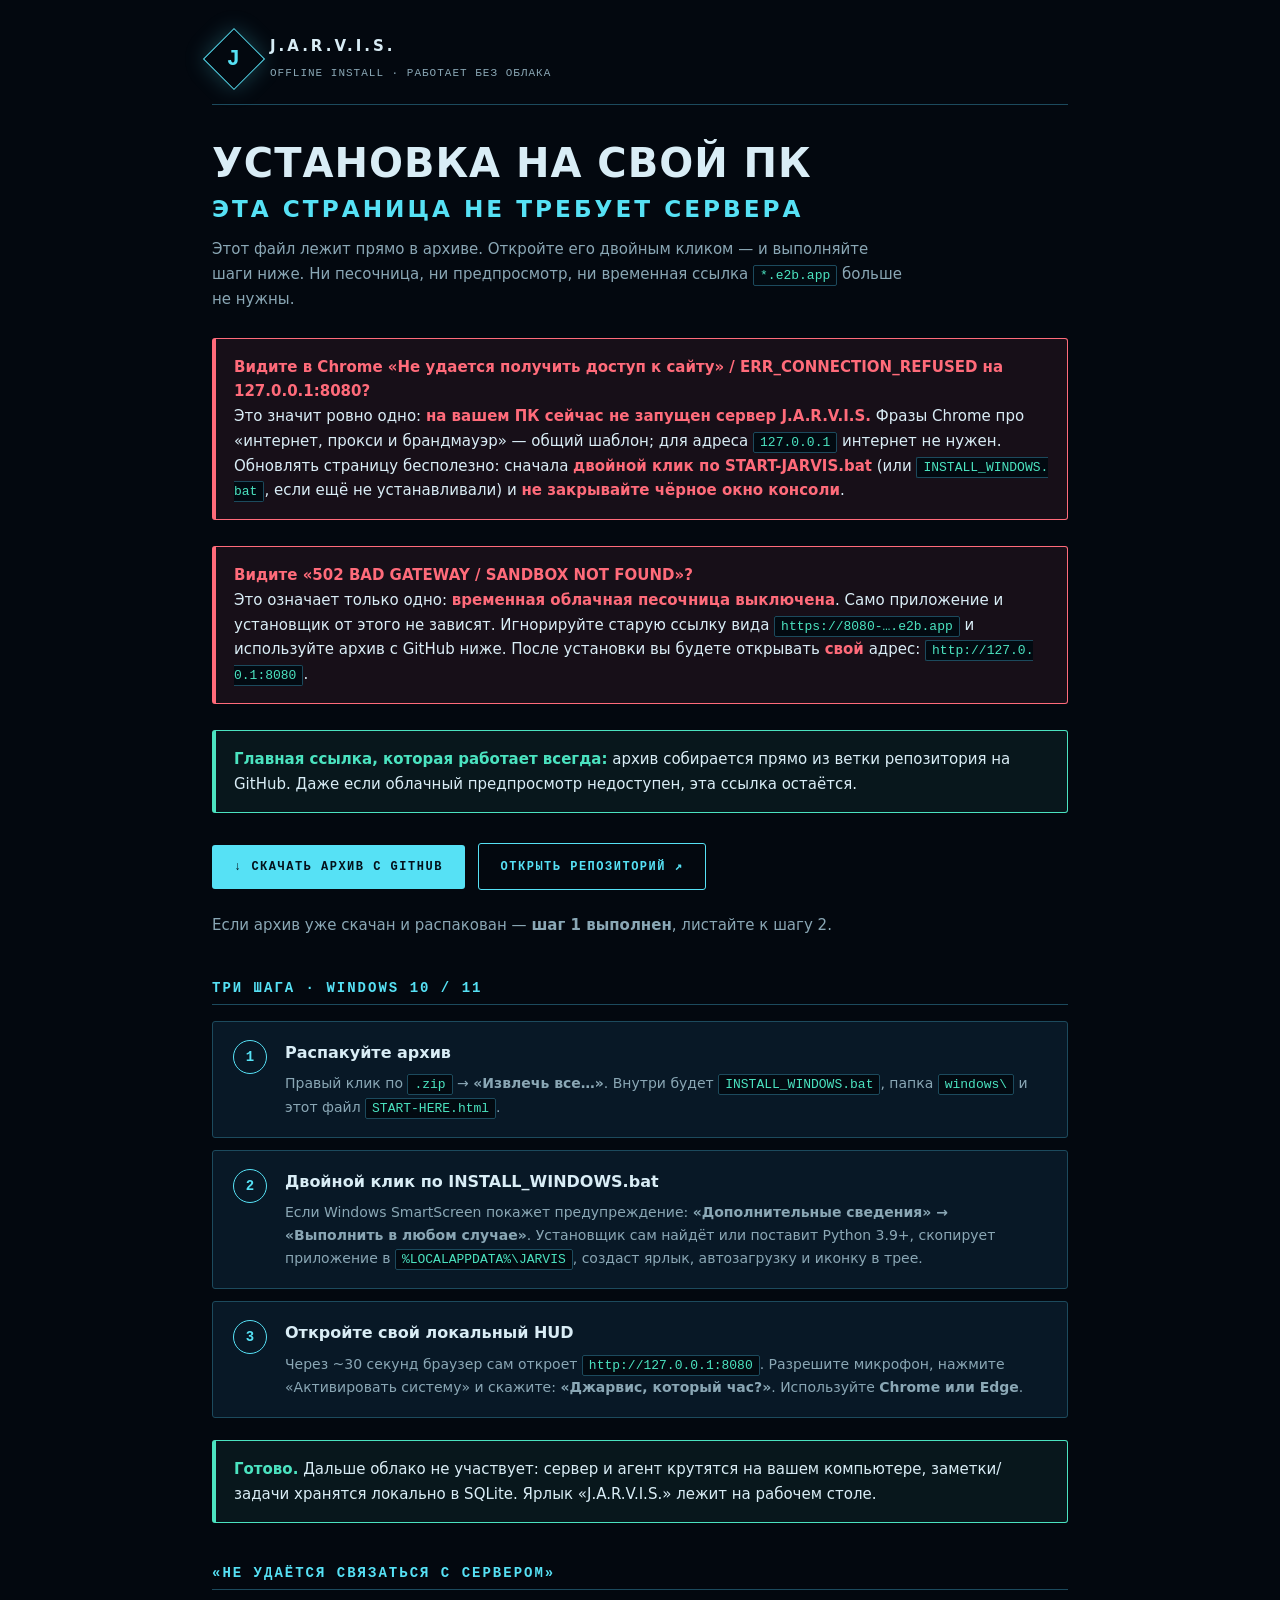
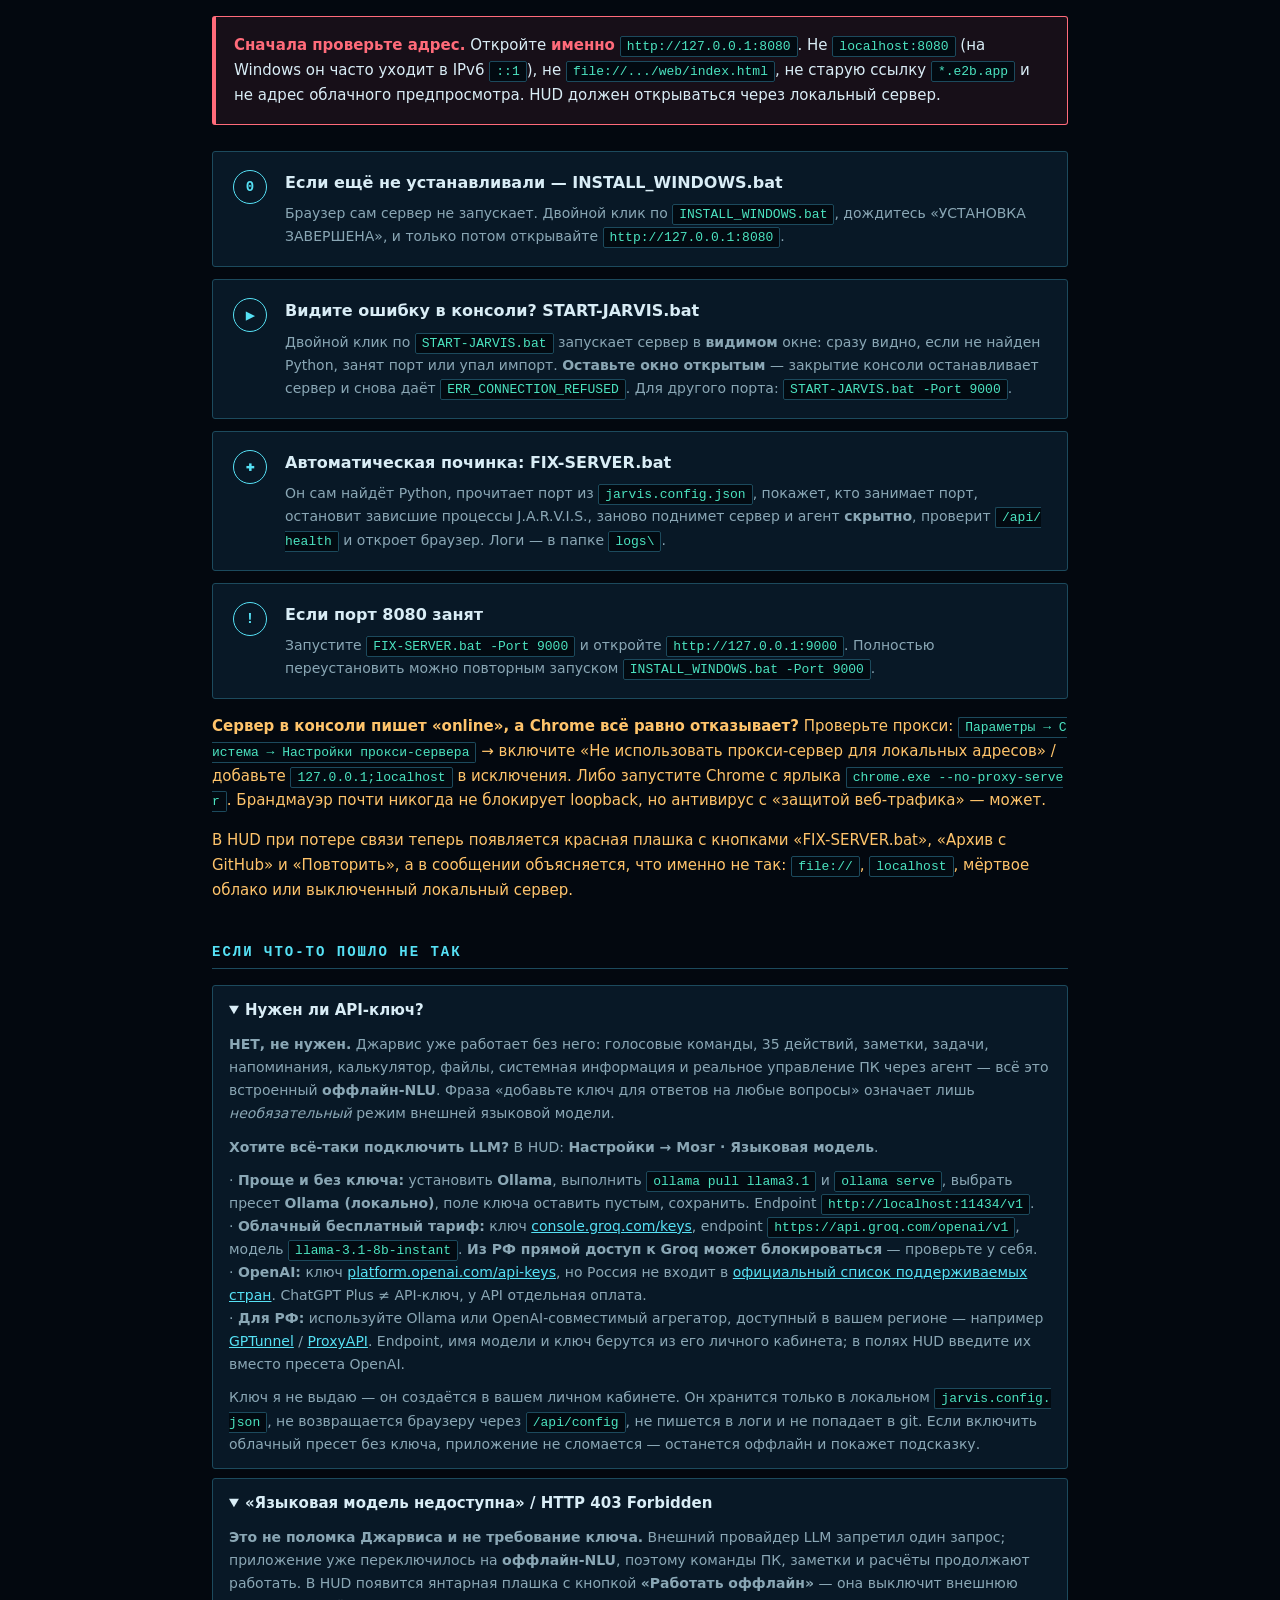
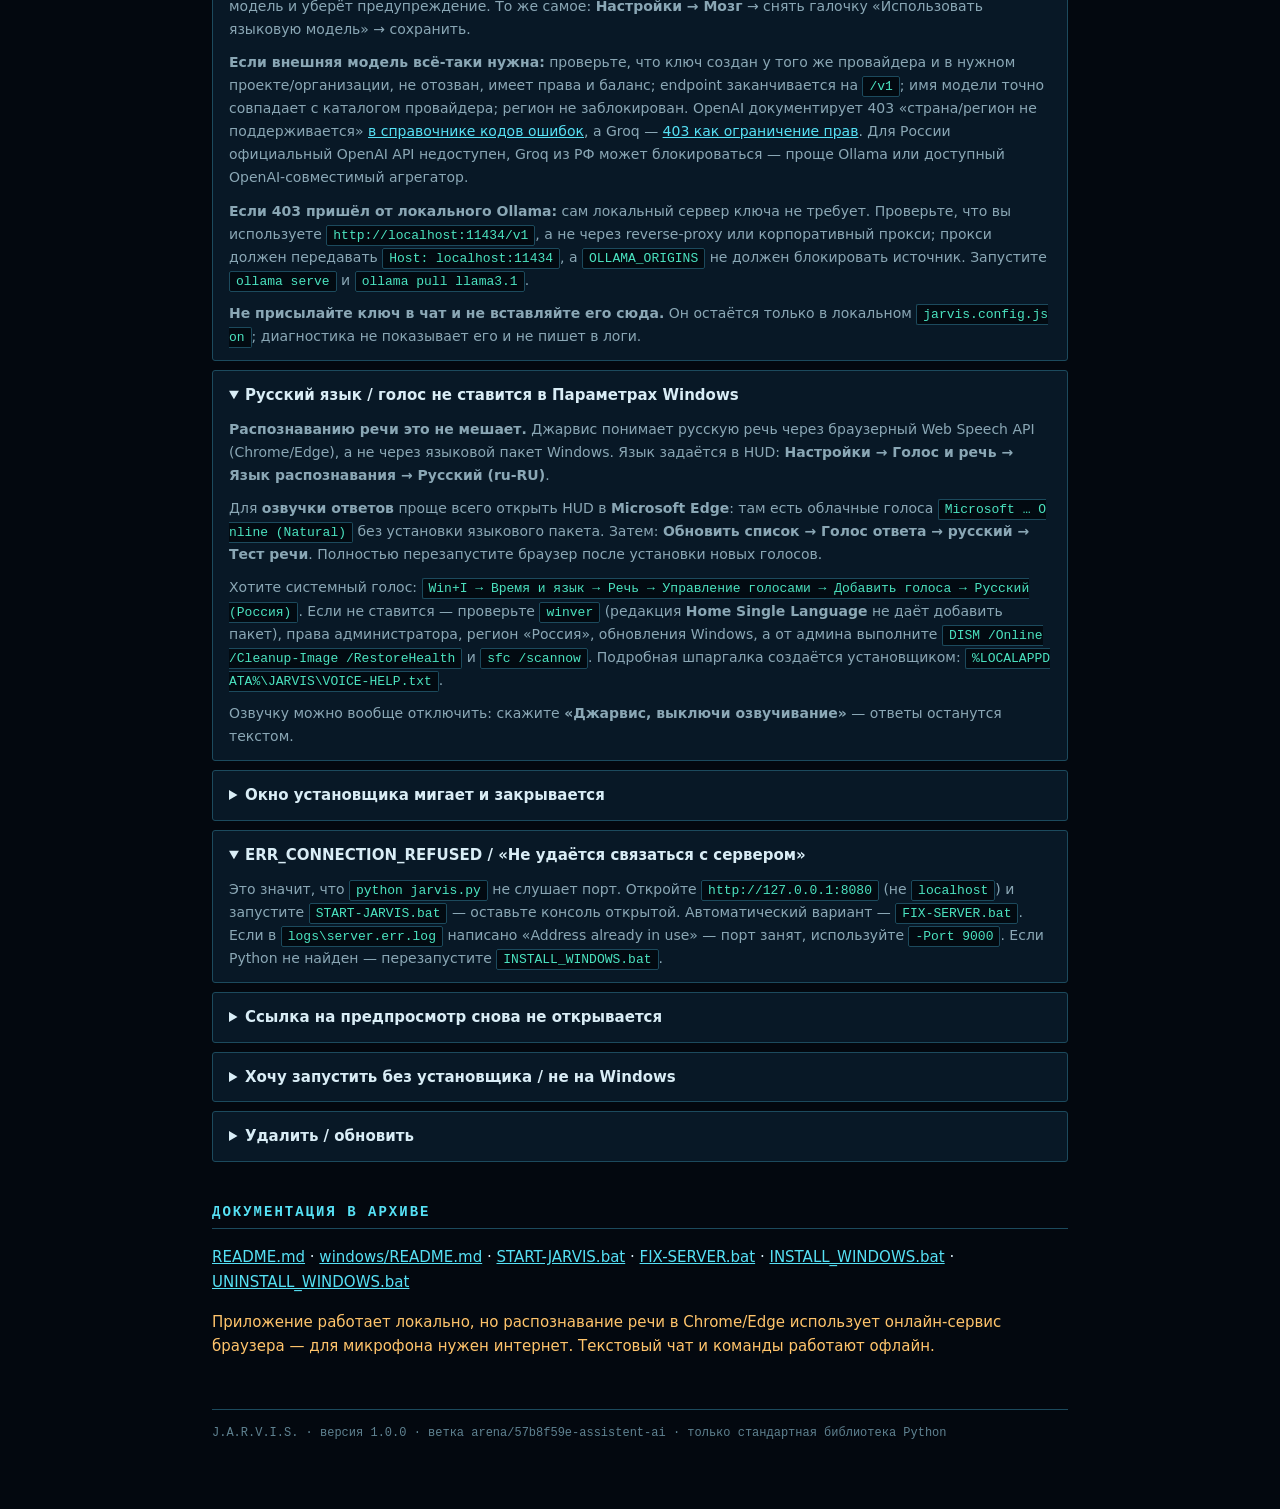
==== commit 8248477d: "Explain optional-LLM 403 errors and add one-click offline fallback Co-authored-by: arena-agent <2970" ====
--- a/START-HERE.html
+++ b/START-HERE.html
@@ -125,6 +125,13 @@
   <p>Ключ я не выдаю — он создаётся в вашем личном кабинете. Он хранится только в локальном <code>jarvis.config.json</code>, не возвращается браузеру через <code>/api/config</code>, не пишется в логи и не попадает в git. Если включить облачный пресет без ключа, приложение не сломается — останется оффлайн и покажет подсказку.</p>
 </details>
 
+<details open><summary>«Языковая модель недоступна» / HTTP 403 Forbidden</summary>
+  <p><b>Это не поломка Джарвиса и не требование ключа.</b> Внешний провайдер LLM запретил один запрос; приложение уже переключилось на <b>оффлайн-NLU</b>, поэтому команды ПК, заметки и расчёты продолжают работать. В HUD появится янтарная плашка с кнопкой <b>«Работать оффлайн»</b> — она выключит внешнюю модель и уберёт предупреждение. То же самое: <b>Настройки → Мозг</b> → снять галочку «Использовать языковую модель» → сохранить.</p>
+  <p><b>Если внешняя модель всё-таки нужна:</b> проверьте, что ключ создан у того же провайдера и в нужном проекте/организации, не отозван, имеет права и баланс; endpoint заканчивается на <code>/v1</code>; имя модели точно совпадает с каталогом провайдера; регион не заблокирован. OpenAI документирует 403 «страна/регион не поддерживается» <a href="https://platform.openai.com/docs/guides/error-codes">в справочнике кодов ошибок</a>, а Groq — <a href="https://console.groq.com/docs/errors">403 как ограничение прав</a>. Для России официальный OpenAI API недоступен, Groq из РФ может блокироваться — проще Ollama или доступный OpenAI-совместимый агрегатор.</p>
+  <p><b>Если 403 пришёл от локального Ollama:</b> сам локальный сервер ключа не требует. Проверьте, что вы используете <code>http://localhost:11434/v1</code>, а не через reverse-proxy или корпоративный прокси; прокси должен передавать <code>Host: localhost:11434</code>, а <code>OLLAMA_ORIGINS</code> не должен блокировать источник. Запустите <code>ollama serve</code> и <code>ollama pull llama3.1</code>.</p>
+  <p><b>Не присылайте ключ в чат и не вставляйте его сюда.</b> Он остаётся только в локальном <code>jarvis.config.json</code>; диагностика не показывает его и не пишет в логи.</p>
+</details>
+
 <details open><summary>Русский язык / голос не ставится в Параметрах Windows</summary>
   <p><b>Распознаванию речи это не мешает.</b> Джарвис понимает русскую речь через браузерный Web Speech API (Chrome/Edge), а не через языковой пакет Windows. Язык задаётся в HUD: <b>Настройки → Голос и речь → Язык распознавания → Русский (ru-RU)</b>.</p>
   <p>Для <b>озвучки ответов</b> проще всего открыть HUD в <b>Microsoft Edge</b>: там есть облачные голоса <code>Microsoft … Online (Natural)</code> без установки языкового пакета. Затем: <b>Обновить список → Голос ответа → русский → Тест речи</b>. Полностью перезапустите браузер после установки новых голосов.</p>
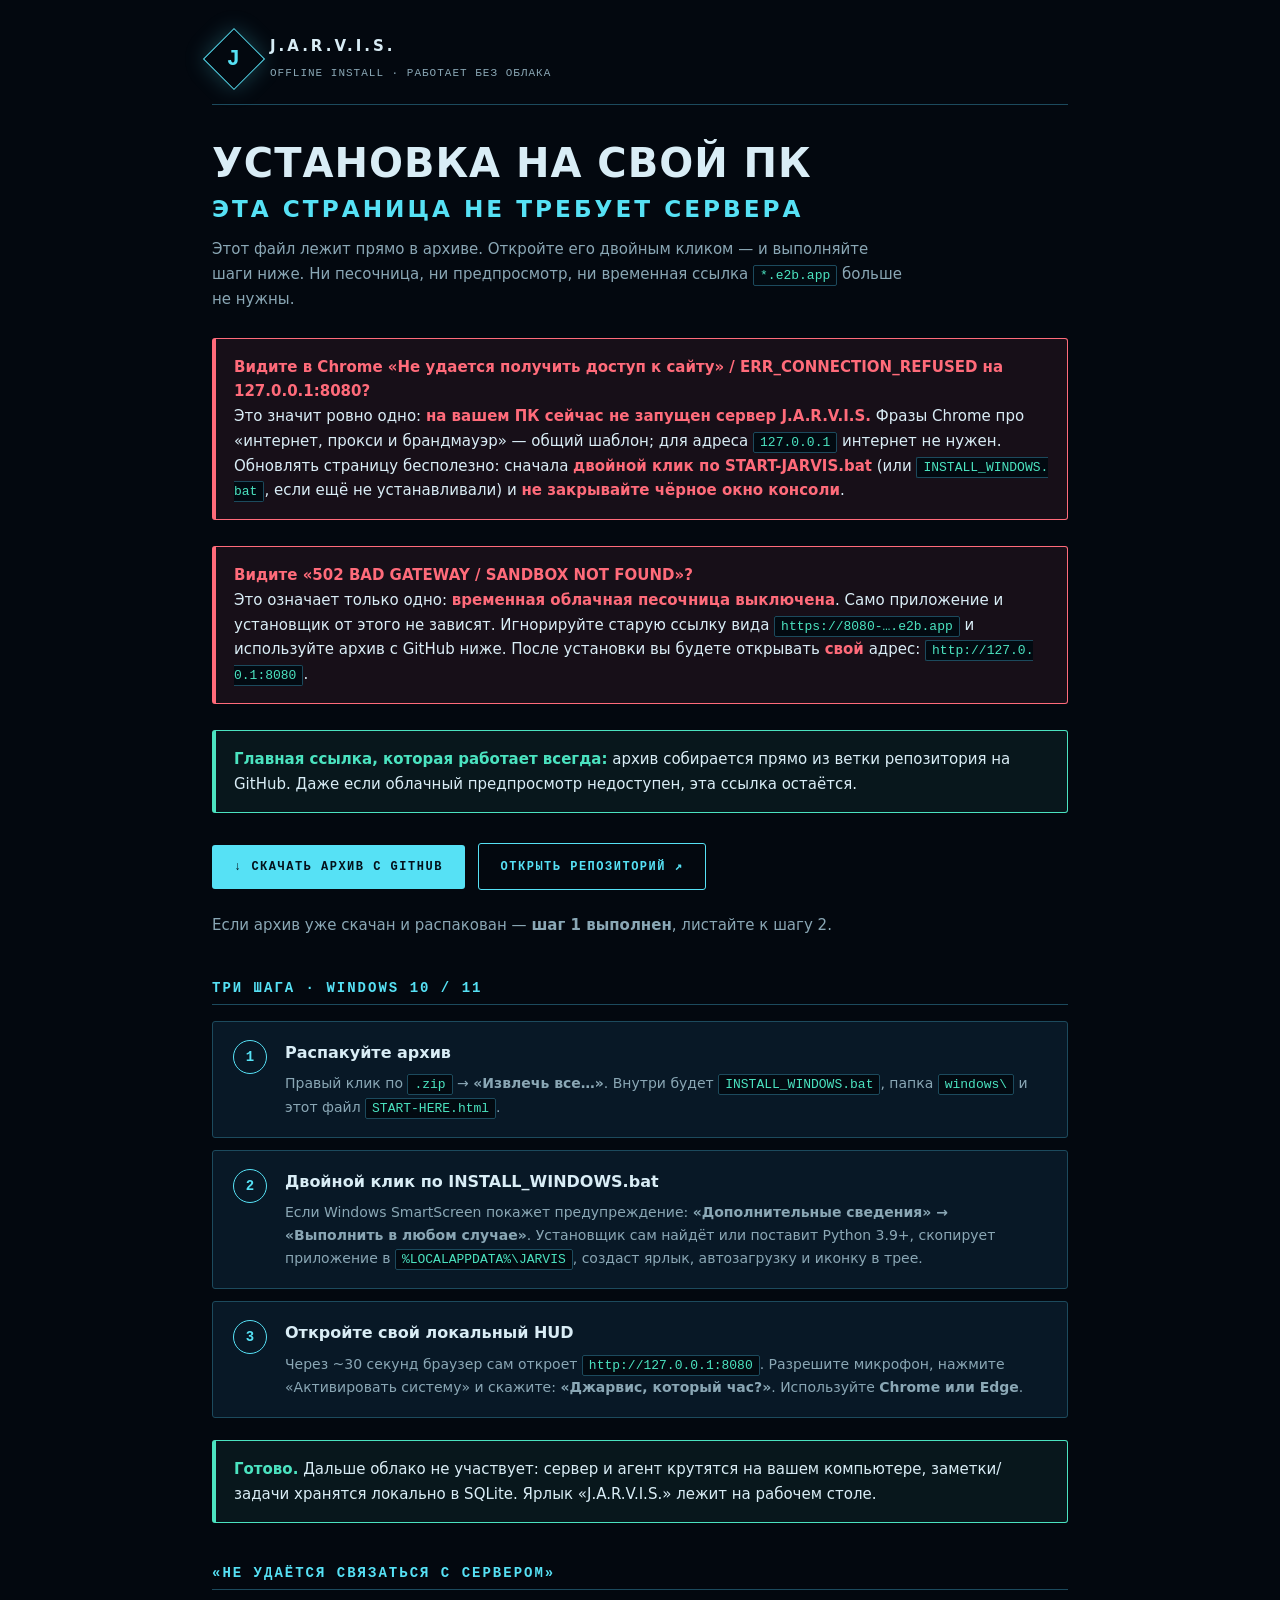
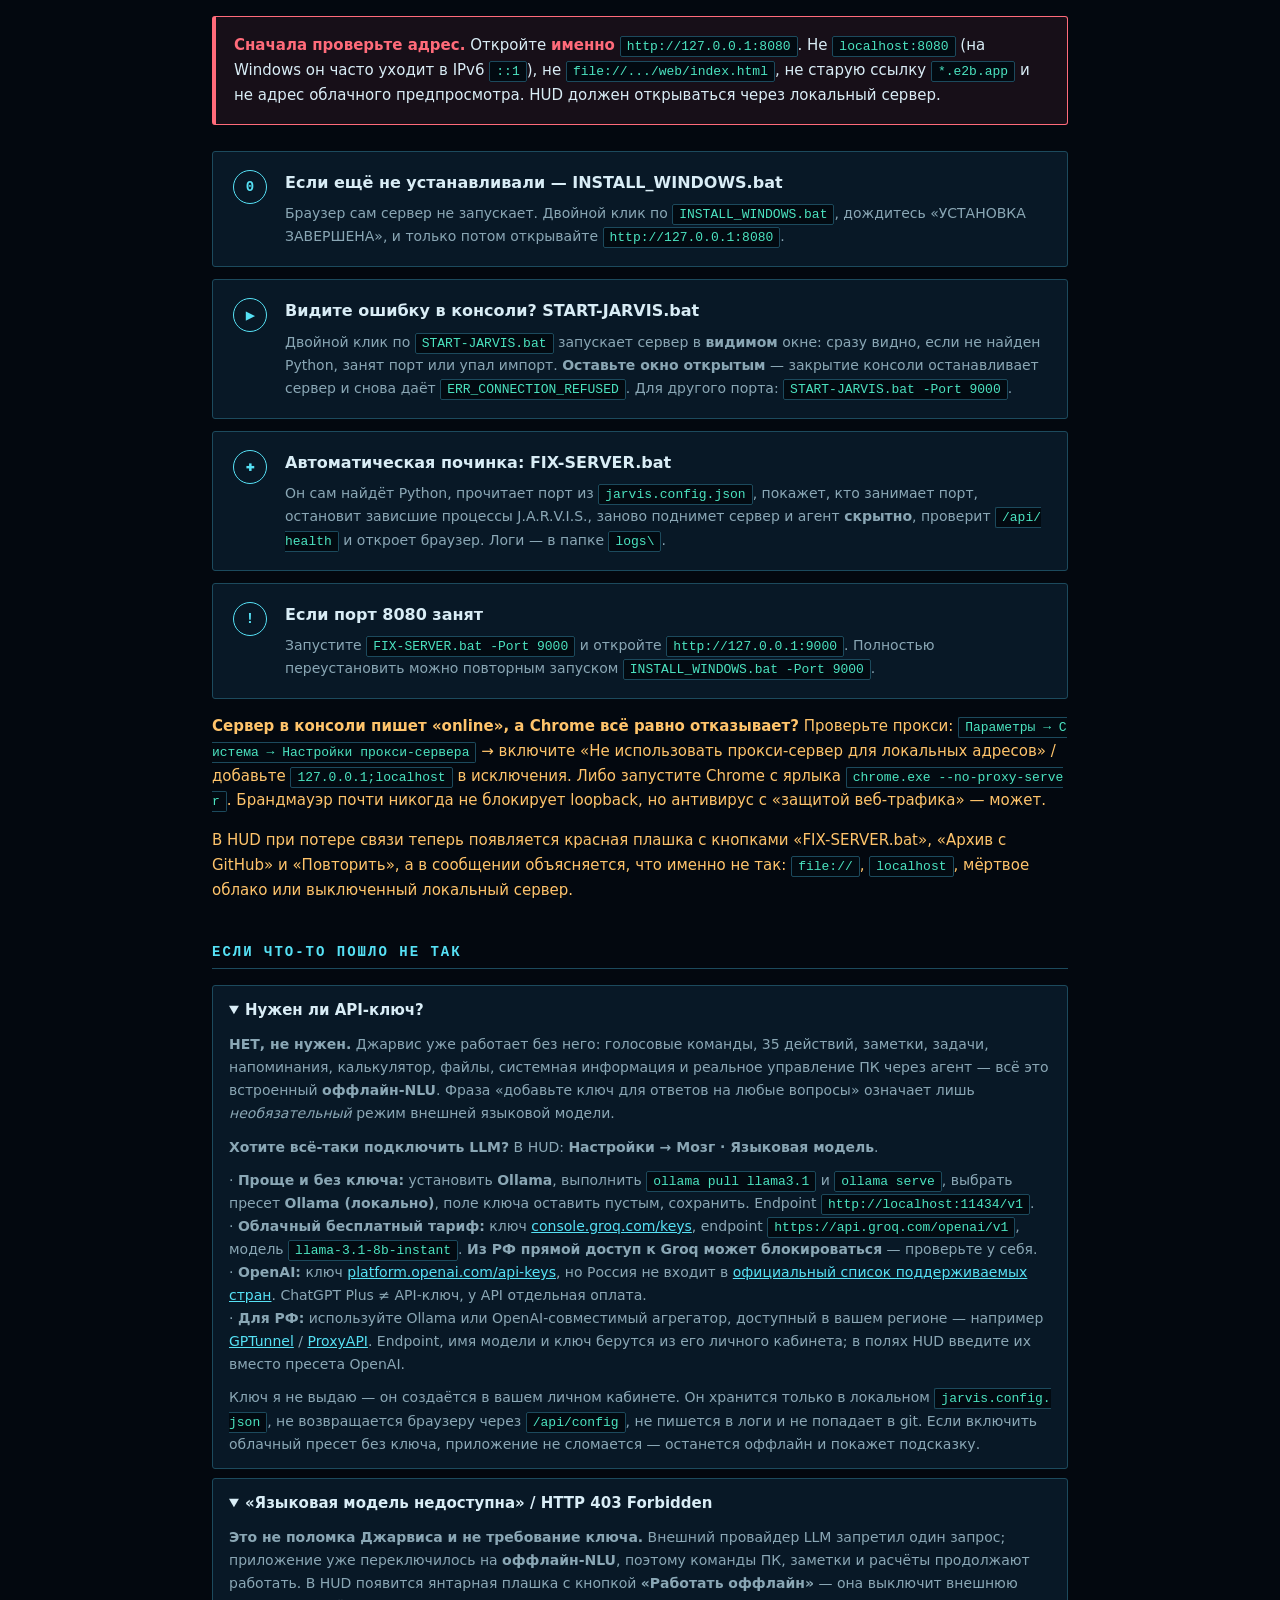
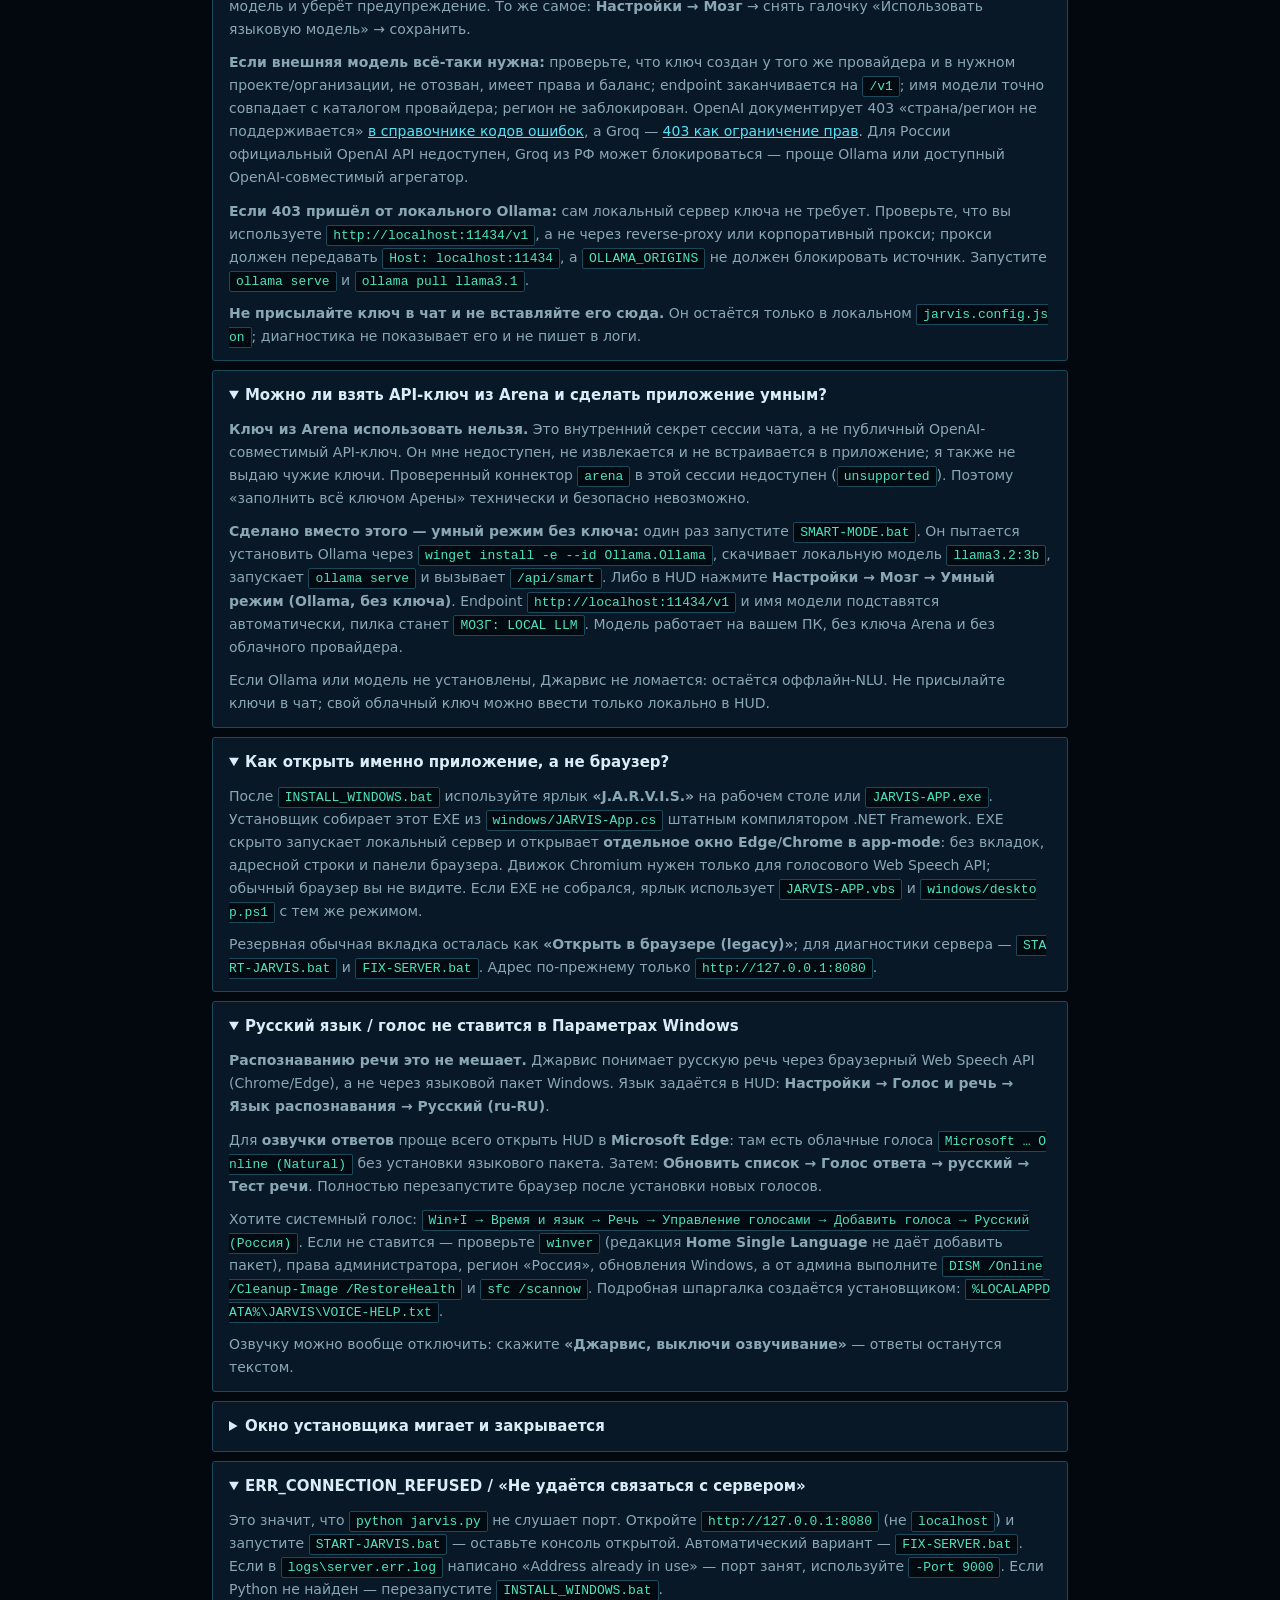
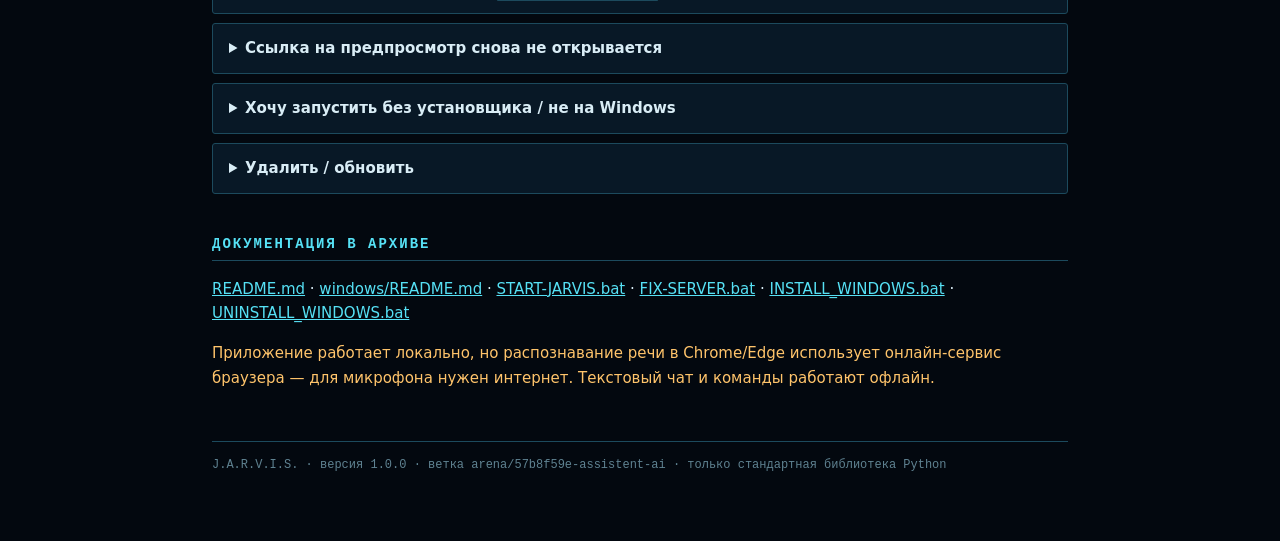
==== commit 67f7fb76: "Add keyless local smart mode and standalone desktop app window Co-authored-by: arena-agent <29705374" ====
--- a/START-HERE.html
+++ b/START-HERE.html
@@ -132,6 +132,17 @@
   <p><b>Не присылайте ключ в чат и не вставляйте его сюда.</b> Он остаётся только в локальном <code>jarvis.config.json</code>; диагностика не показывает его и не пишет в логи.</p>
 </details>
 
+<details open><summary>Можно ли взять API-ключ из Arena и сделать приложение умным?</summary>
+  <p><b>Ключ из Arena использовать нельзя.</b> Это внутренний секрет сессии чата, а не публичный OpenAI-совместимый API-ключ. Он мне недоступен, не извлекается и не встраивается в приложение; я также не выдаю чужие ключи. Проверенный коннектор <code>arena</code> в этой сессии недоступен (<code>unsupported</code>). Поэтому «заполнить всё ключом Арены» технически и безопасно невозможно.</p>
+  <p><b>Сделано вместо этого — умный режим без ключа:</b> один раз запустите <code>SMART-MODE.bat</code>. Он пытается установить Ollama через <code>winget install -e --id Ollama.Ollama</code>, скачивает локальную модель <code>llama3.2:3b</code>, запускает <code>ollama serve</code> и вызывает <code>/api/smart</code>. Либо в HUD нажмите <b>Настройки → Мозг → Умный режим (Ollama, без ключа)</b>. Endpoint <code>http://localhost:11434/v1</code> и имя модели подставятся автоматически, пилка станет <code>МОЗГ: LOCAL LLM</code>. Модель работает на вашем ПК, без ключа Arena и без облачного провайдера.</p>
+  <p>Если Ollama или модель не установлены, Джарвис не ломается: остаётся оффлайн-NLU. Не присылайте ключи в чат; свой облачный ключ можно ввести только локально в HUD.</p>
+</details>
+
+<details open><summary>Как открыть именно приложение, а не браузер?</summary>
+  <p>После <code>INSTALL_WINDOWS.bat</code> используйте ярлык <b>«J.A.R.V.I.S.»</b> на рабочем столе или <code>JARVIS-APP.exe</code>. Установщик собирает этот EXE из <code>windows/JARVIS-App.cs</code> штатным компилятором .NET Framework. EXE скрыто запускает локальный сервер и открывает <b>отдельное окно Edge/Chrome в app-mode</b>: без вкладок, адресной строки и панели браузера. Движок Chromium нужен только для голосового Web Speech API; обычный браузер вы не видите. Если EXE не собрался, ярлык использует <code>JARVIS-APP.vbs</code> и <code>windows/desktop.ps1</code> с тем же режимом.</p>
+  <p>Резервная обычная вкладка осталась как <b>«Открыть в браузере (legacy)»</b>; для диагностики сервера — <code>START-JARVIS.bat</code> и <code>FIX-SERVER.bat</code>. Адрес по-прежнему только <code>http://127.0.0.1:8080</code>.</p>
+</details>
+
 <details open><summary>Русский язык / голос не ставится в Параметрах Windows</summary>
   <p><b>Распознаванию речи это не мешает.</b> Джарвис понимает русскую речь через браузерный Web Speech API (Chrome/Edge), а не через языковой пакет Windows. Язык задаётся в HUD: <b>Настройки → Голос и речь → Язык распознавания → Русский (ru-RU)</b>.</p>
   <p>Для <b>озвучки ответов</b> проще всего открыть HUD в <b>Microsoft Edge</b>: там есть облачные голоса <code>Microsoft … Online (Natural)</code> без установки языкового пакета. Затем: <b>Обновить список → Голос ответа → русский → Тест речи</b>. Полностью перезапустите браузер после установки новых голосов.</p>
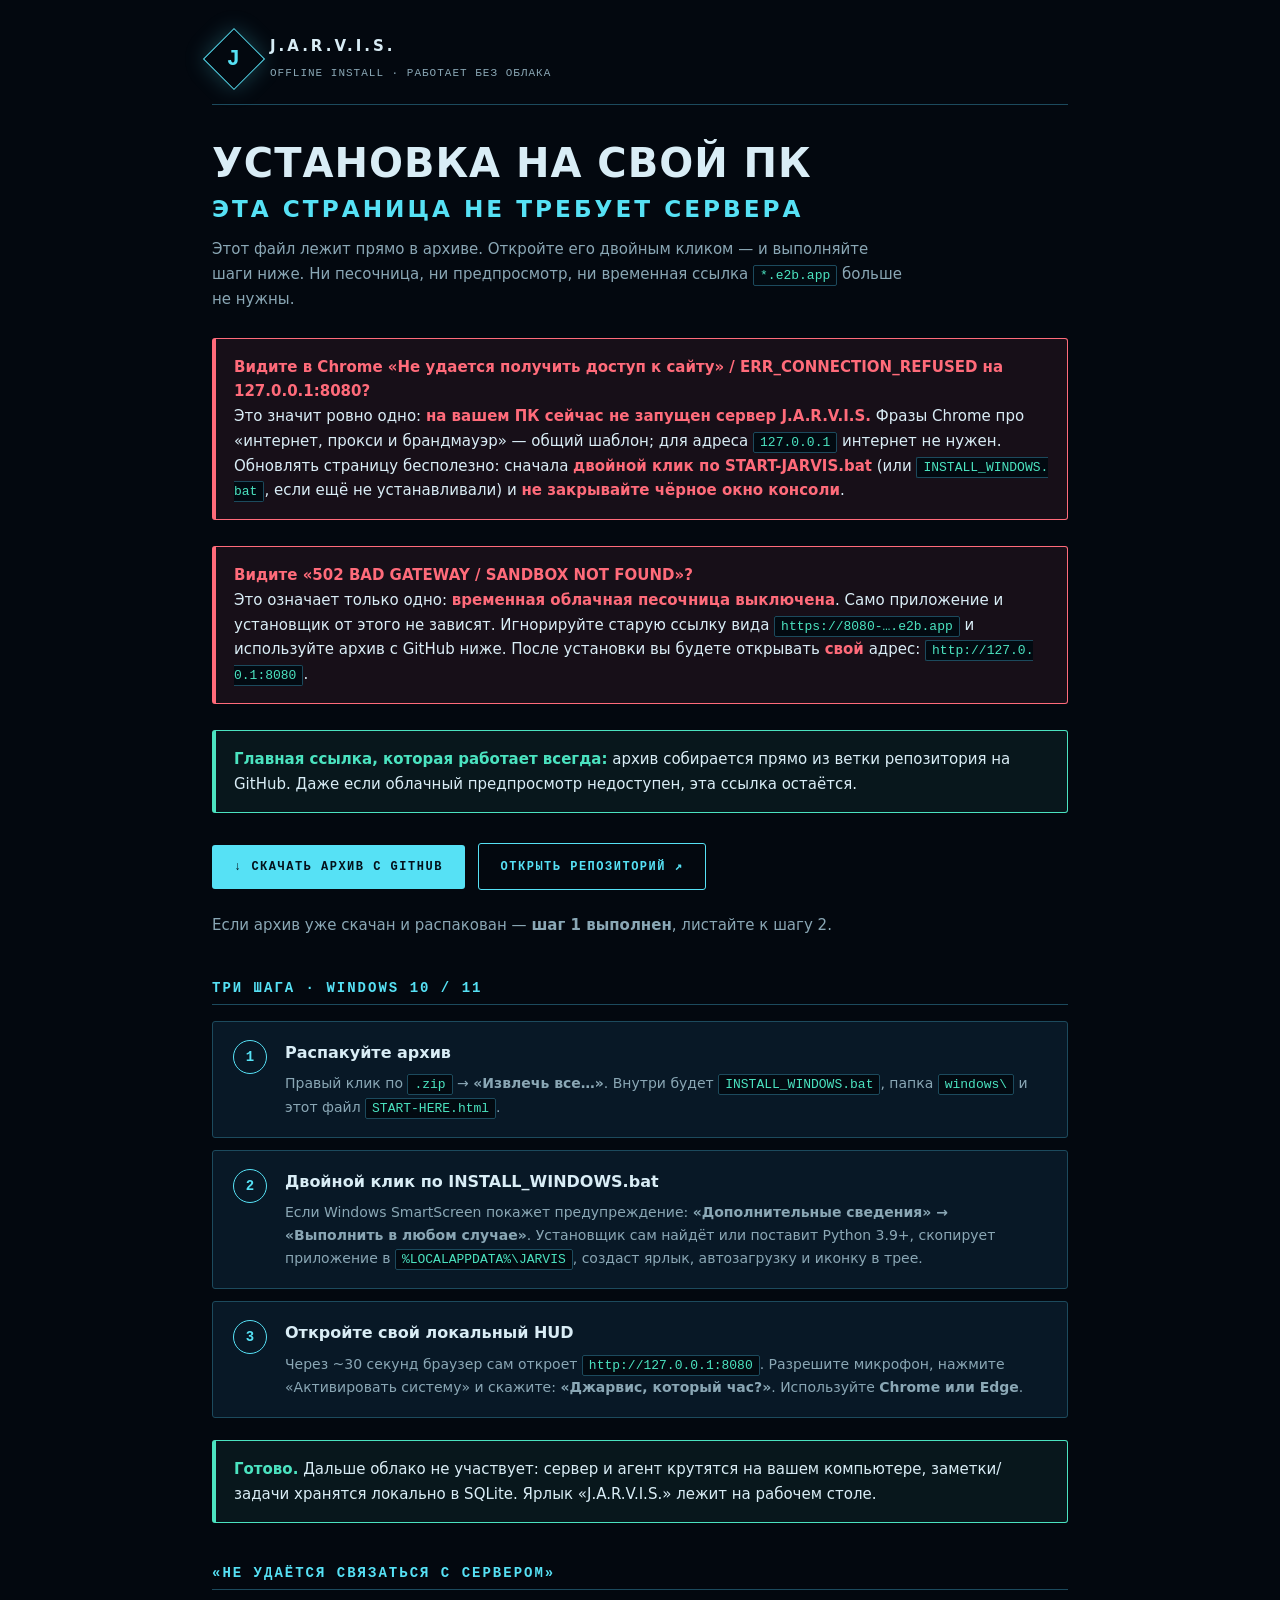
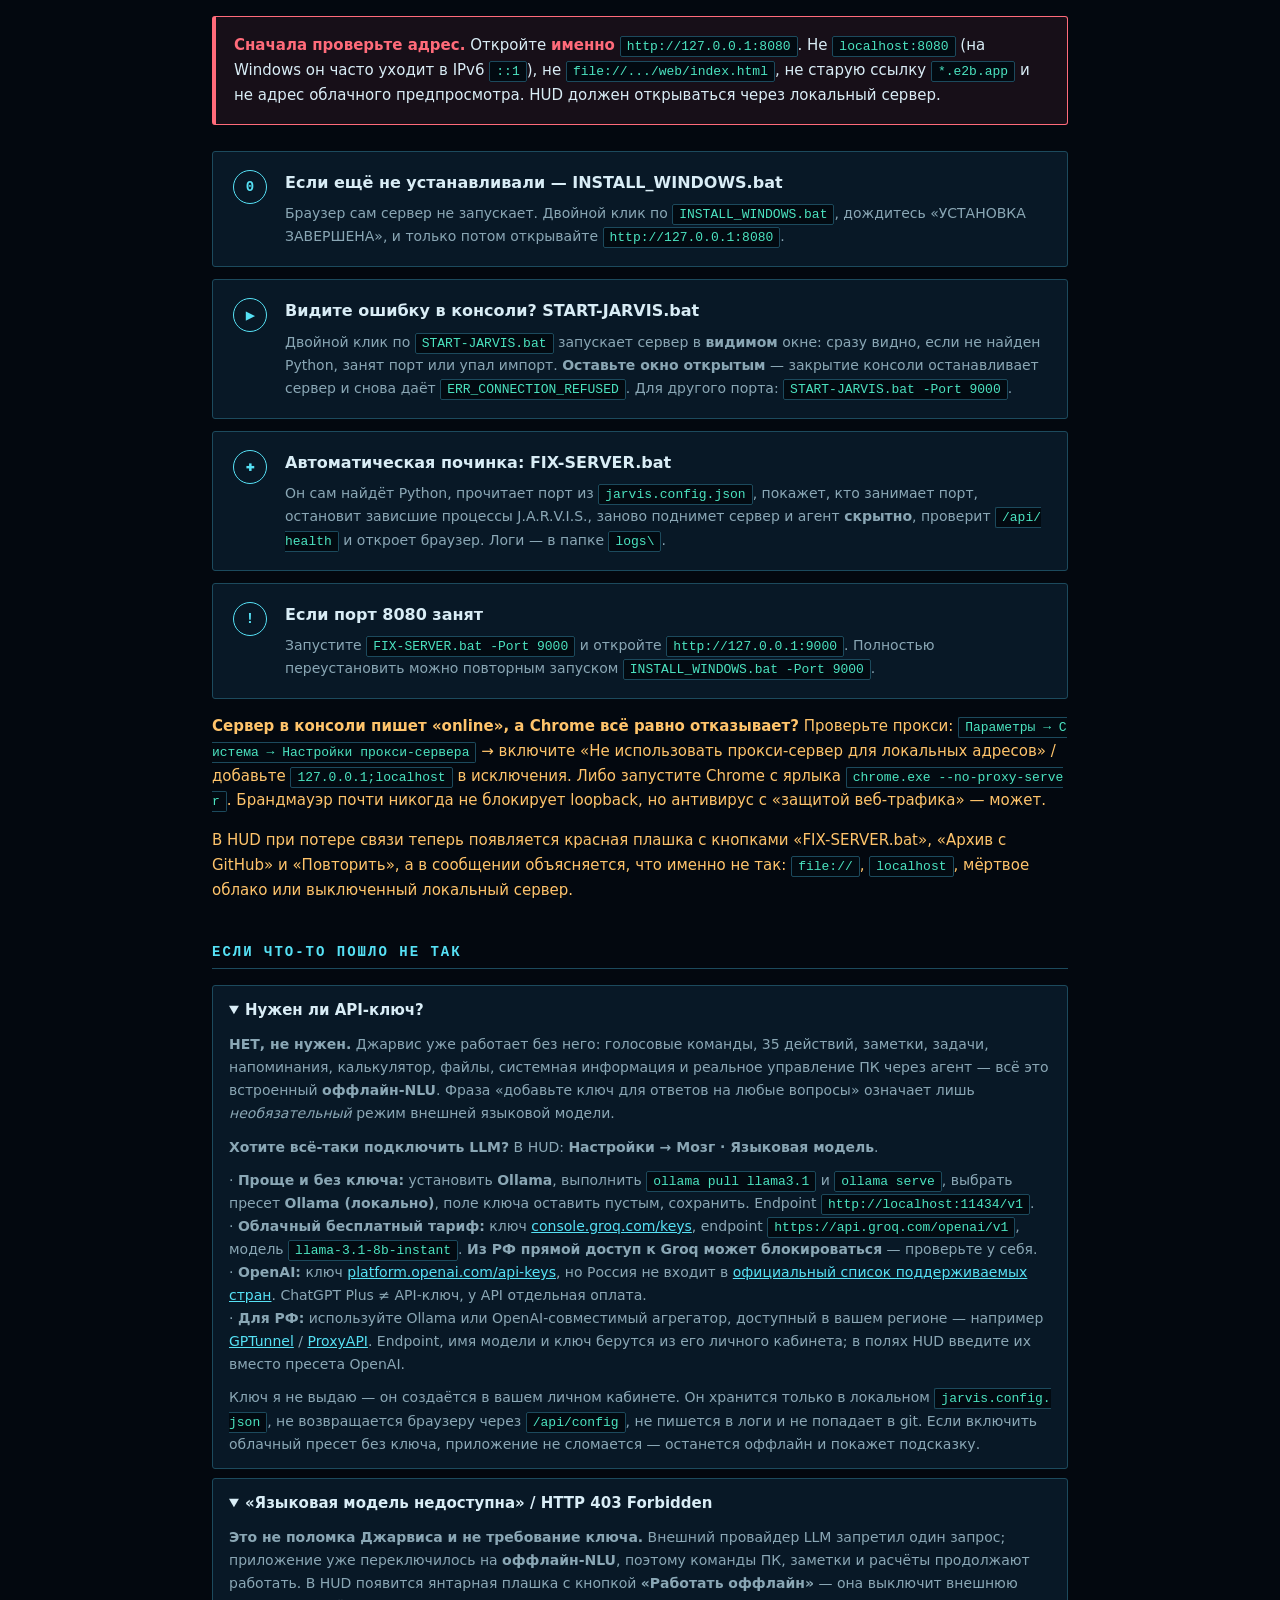
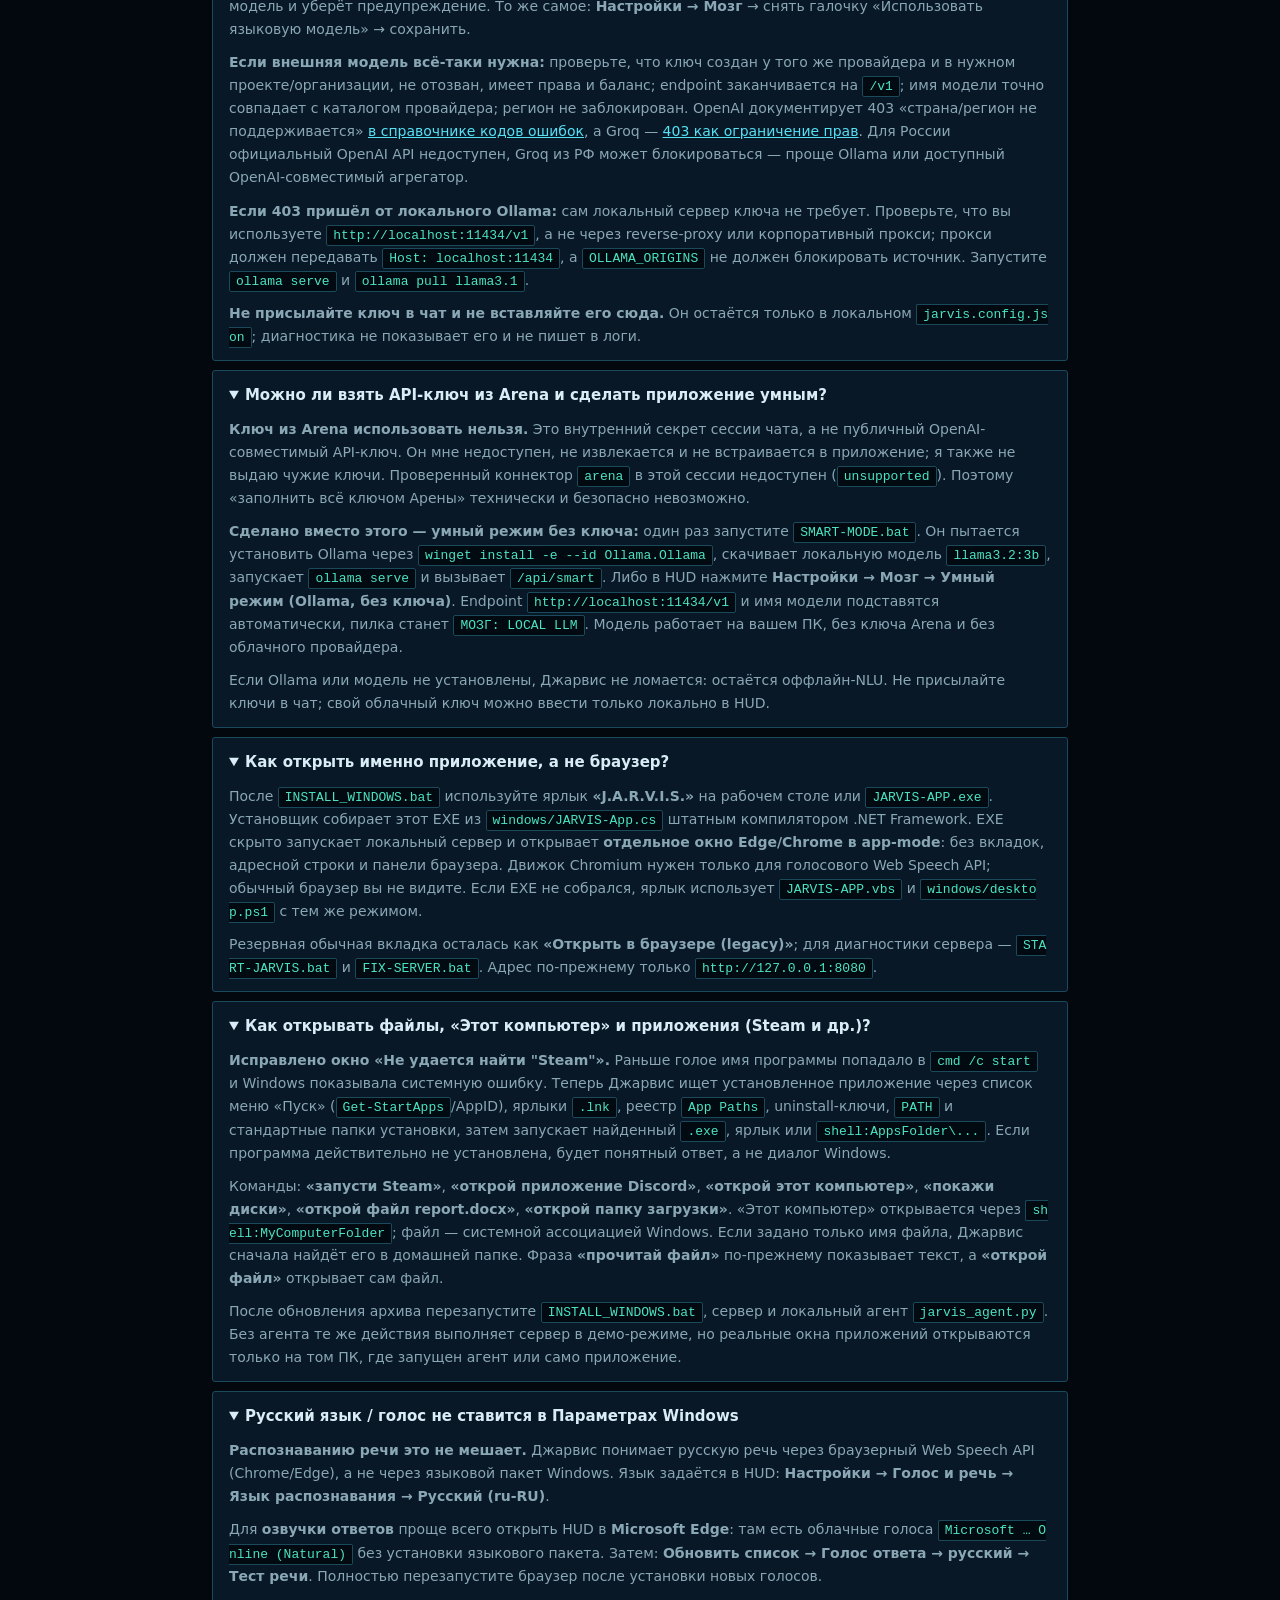
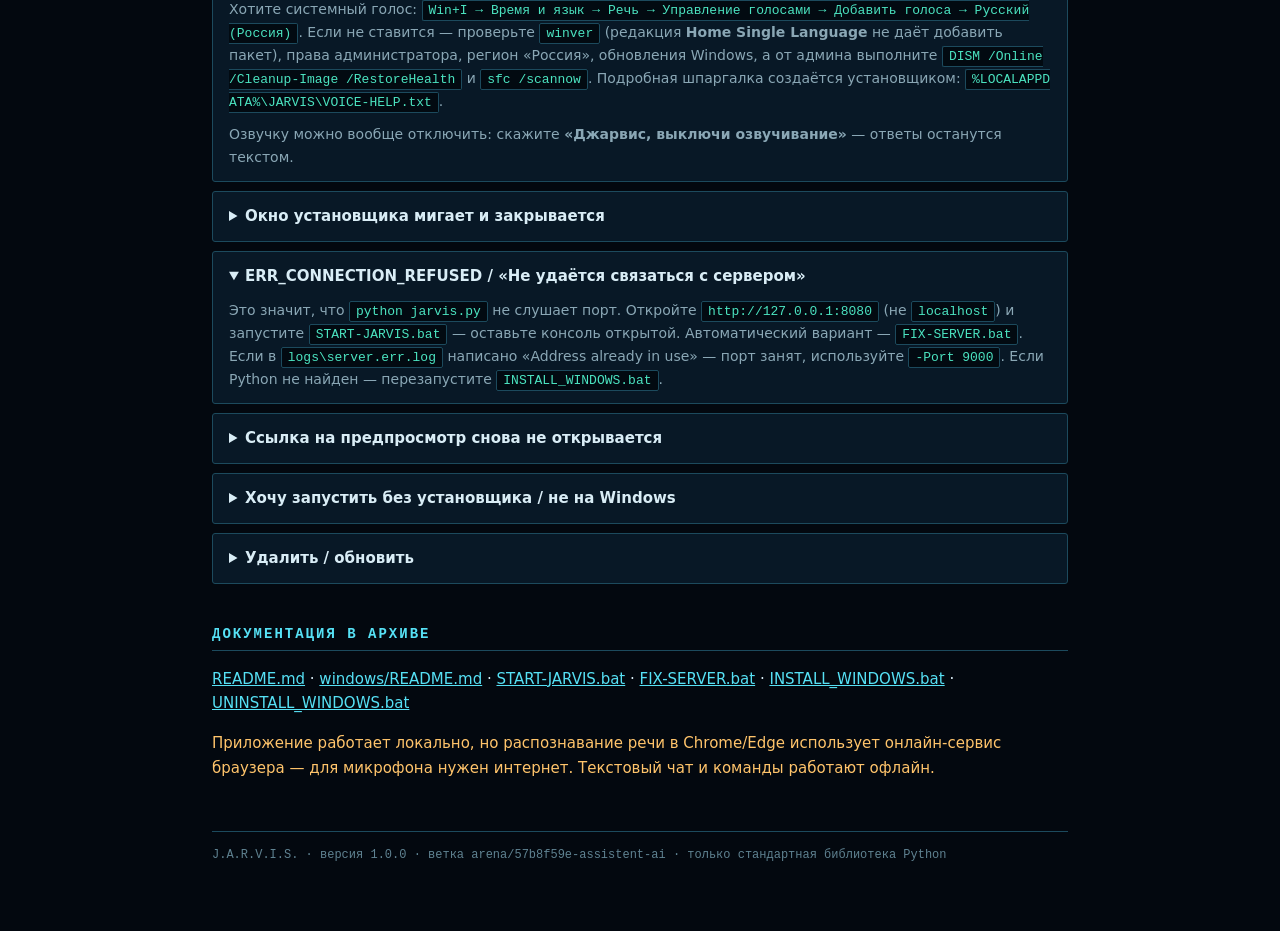
==== commit 9b8b31c1: "Open files, This PC and installed apps without Windows shell errors Co-authored-by: arena-agent <297" ====
--- a/START-HERE.html
+++ b/START-HERE.html
@@ -143,6 +143,12 @@
   <p>Резервная обычная вкладка осталась как <b>«Открыть в браузере (legacy)»</b>; для диагностики сервера — <code>START-JARVIS.bat</code> и <code>FIX-SERVER.bat</code>. Адрес по-прежнему только <code>http://127.0.0.1:8080</code>.</p>
 </details>
 
+<details open><summary>Как открывать файлы, «Этот компьютер» и приложения (Steam и др.)?</summary>
+  <p><b>Исправлено окно «Не удается найти "Steam"».</b> Раньше голое имя программы попадало в <code>cmd /c start</code> и Windows показывала системную ошибку. Теперь Джарвис ищет установленное приложение через список меню «Пуск» (<code>Get-StartApps</code>/AppID), ярлыки <code>.lnk</code>, реестр <code>App Paths</code>, uninstall-ключи, <code>PATH</code> и стандартные папки установки, затем запускает найденный <code>.exe</code>, ярлык или <code>shell:AppsFolder\...</code>. Если программа действительно не установлена, будет понятный ответ, а не диалог Windows.</p>
+  <p>Команды: <b>«запусти Steam»</b>, <b>«открой приложение Discord»</b>, <b>«открой этот компьютер»</b>, <b>«покажи диски»</b>, <b>«открой файл report.docx»</b>, <b>«открой папку загрузки»</b>. «Этот компьютер» открывается через <code>shell:MyComputerFolder</code>; файл — системной ассоциацией Windows. Если задано только имя файла, Джарвис сначала найдёт его в домашней папке. Фраза <b>«прочитай файл»</b> по-прежнему показывает текст, а <b>«открой файл»</b> открывает сам файл.</p>
+  <p>После обновления архива перезапустите <code>INSTALL_WINDOWS.bat</code>, сервер и локальный агент <code>jarvis_agent.py</code>. Без агента те же действия выполняет сервер в демо-режиме, но реальные окна приложений открываются только на том ПК, где запущен агент или само приложение.</p>
+</details>
+
 <details open><summary>Русский язык / голос не ставится в Параметрах Windows</summary>
   <p><b>Распознаванию речи это не мешает.</b> Джарвис понимает русскую речь через браузерный Web Speech API (Chrome/Edge), а не через языковой пакет Windows. Язык задаётся в HUD: <b>Настройки → Голос и речь → Язык распознавания → Русский (ru-RU)</b>.</p>
   <p>Для <b>озвучки ответов</b> проще всего открыть HUD в <b>Microsoft Edge</b>: там есть облачные голоса <code>Microsoft … Online (Natural)</code> без установки языкового пакета. Затем: <b>Обновить список → Голос ответа → русский → Тест речи</b>. Полностью перезапустите браузер после установки новых голосов.</p>
